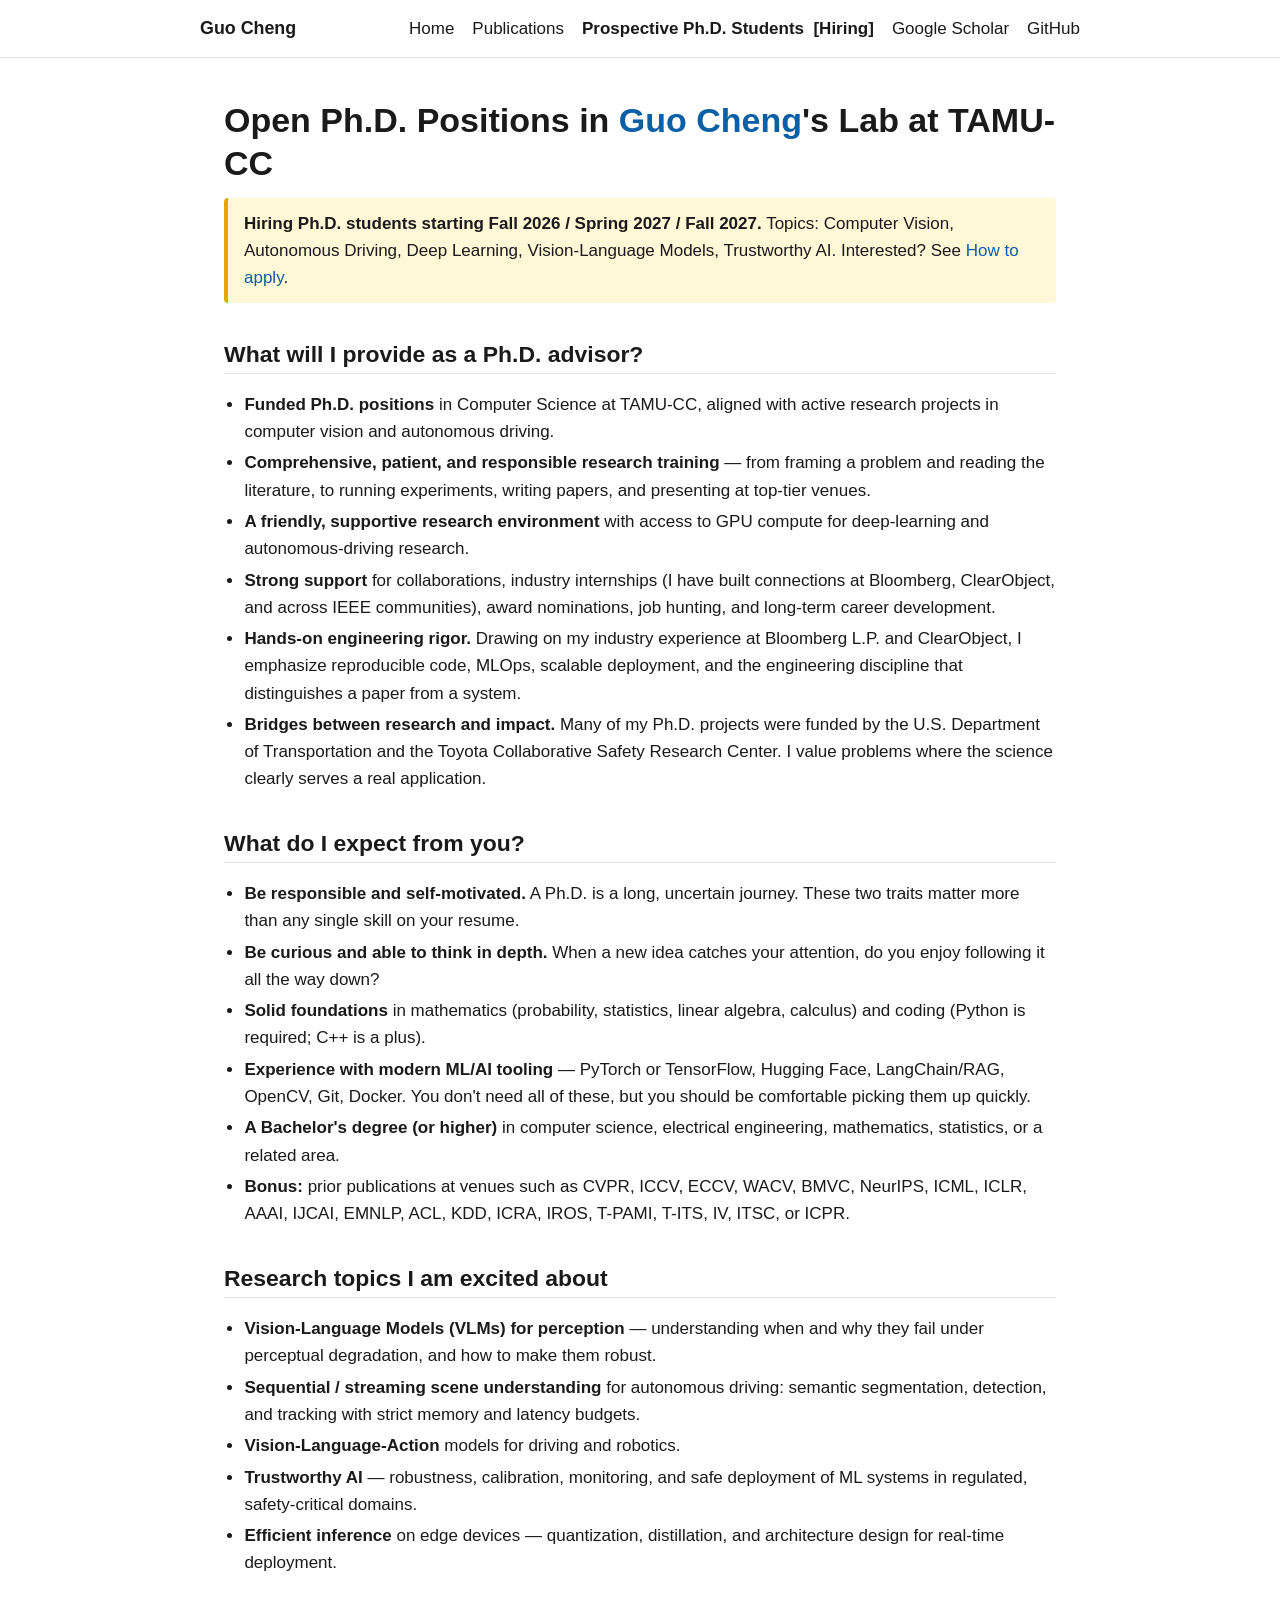
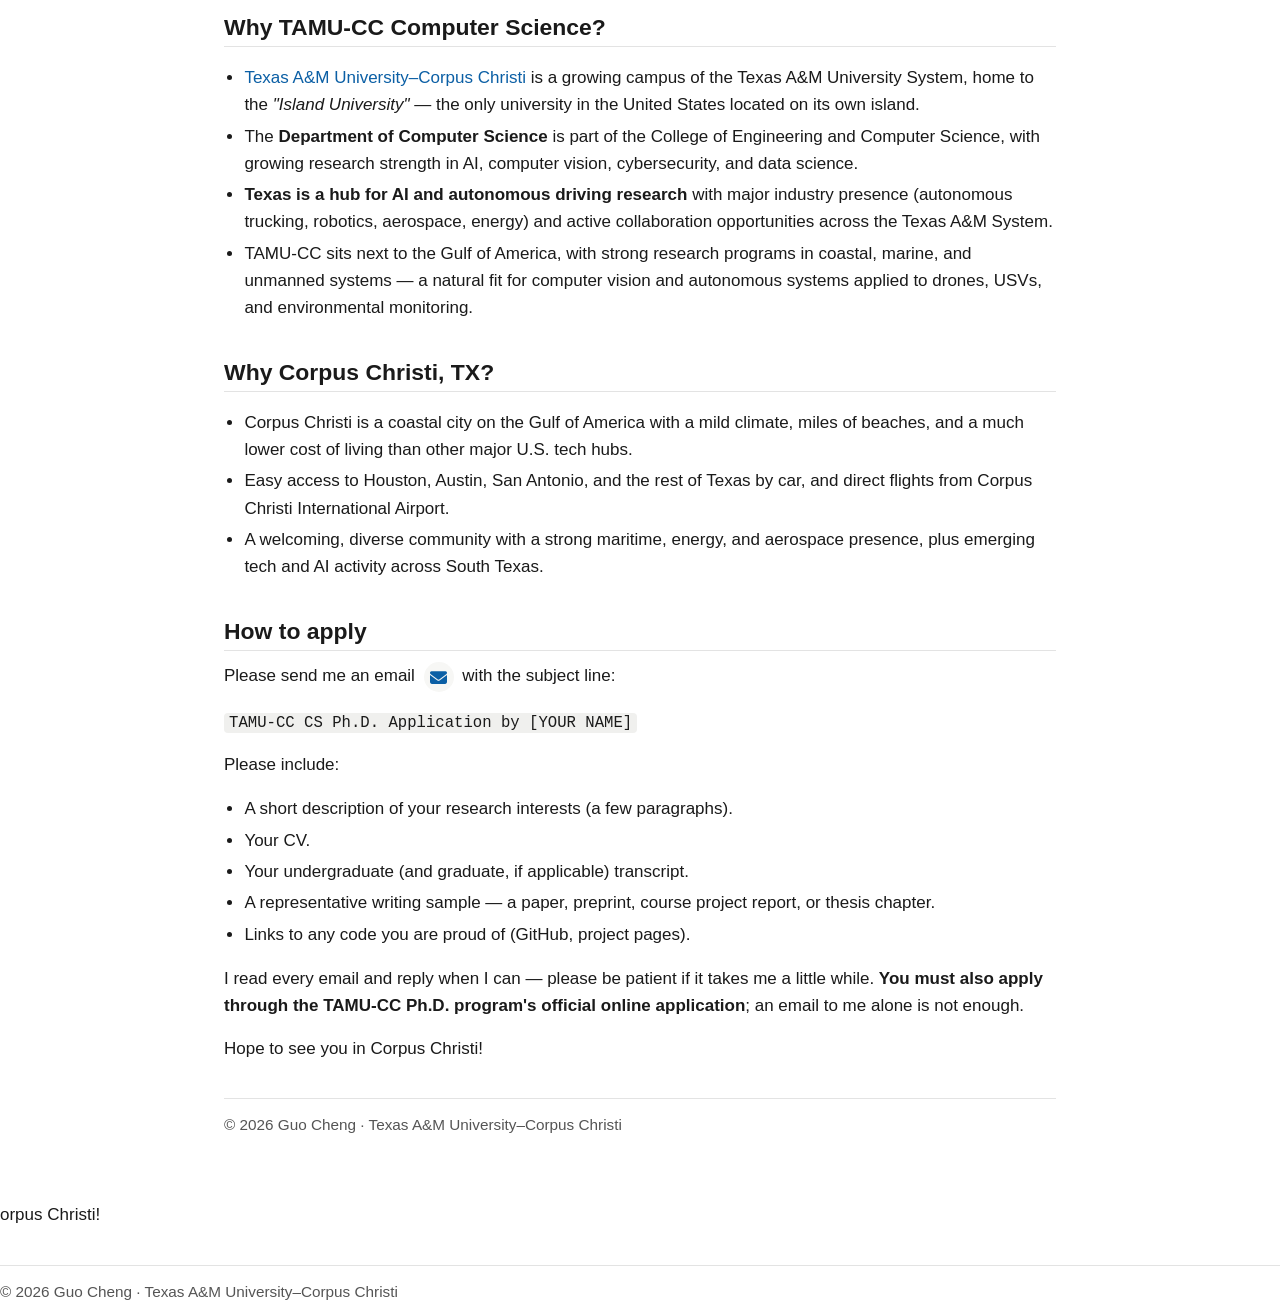
==== hiring.html @ 6de994d4 "Profile icons, simplified role, Teaching list, Fall 2027, Gulf of America, email icon" ====
<!doctype html>
<html lang="en">
<head>
  <meta charset="utf-8">
  <meta name="viewport" content="width=device-width, initial-scale=1">
  <title>Open Ph.D. Positions in Guo Cheng's Lab &mdash; TAMU-CC</title>
  <meta name="description" content="Open Ph.D. positions in Guo Cheng's lab at Texas A&M University-Corpus Christi. Computer Vision, Autonomous Driving, Deep Learning.">
  <link rel="stylesheet" href="assets/style.css">
  <link rel="stylesheet" href="https://cdnjs.cloudflare.com/ajax/libs/font-awesome/6.5.1/css/all.min.css">
</head>
<body>

<nav class="topnav">
  <div class="inner">
    <span class="brand">Guo Cheng</span>
    <div class="links">
      <a href="index.html">Home</a>
      <a href="publications.html">Publications</a>
      <a href="hiring.html"><strong>Prospective Ph.D. Students &nbsp;[Hiring]</strong></a>
      <a href="https://scholar.google.com/citations?user=oC_HjTEAAAAJ&hl=en">Google Scholar</a>
      <a href="https://github.com/DrGuoCheng">GitHub</a>
    </div>
  </div>
</nav>

<main class="wrap">

  <h1>Open Ph.D. Positions in <a href="index.html">Guo Cheng</a>'s Lab at TAMU-CC</h1>

  <p style="padding:12px 16px; background:#fff7d6; border-left:4px solid #e0a800; border-radius:4px;">
    <strong>Hiring Ph.D. students starting Fall 2026 / Spring 2027 / Fall 2027.</strong>
    Topics: Computer Vision, Autonomous Driving, Deep Learning, Vision-Language Models,
    Trustworthy AI. Interested? See <a href="#apply">How to apply</a>.
  </p>

  <h2>What will I provide as a Ph.D. advisor?</h2>
  <ul>
    <li><strong>Funded Ph.D. positions</strong> in Computer Science at TAMU-CC, aligned with
        active research projects in computer vision and autonomous driving.</li>
    <li><strong>Comprehensive, patient, and responsible research training</strong> &mdash; from
        framing a problem and reading the literature, to running experiments, writing papers,
        and presenting at top-tier venues.</li>
    <li><strong>A friendly, supportive research environment</strong> with access to GPU compute
        for deep-learning and autonomous-driving research.</li>
    <li><strong>Strong support</strong> for collaborations, industry internships (I have built
        connections at Bloomberg, ClearObject, and across IEEE communities), award nominations,
        job hunting, and long-term career development.</li>
    <li><strong>Hands-on engineering rigor.</strong> Drawing on my industry experience at
        Bloomberg L.P. and ClearObject, I emphasize reproducible code, MLOps, scalable
        deployment, and the engineering discipline that distinguishes a paper from a system.</li>
    <li><strong>Bridges between research and impact.</strong> Many of my Ph.D. projects were
        funded by the U.S. Department of Transportation and the Toyota Collaborative Safety
        Research Center. I value problems where the science clearly serves a real application.</li>
  </ul>

  <h2>What do I expect from you?</h2>
  <ul>
    <li><strong>Be responsible and self-motivated.</strong> A Ph.D. is a long, uncertain journey.
        These two traits matter more than any single skill on your resume.</li>
    <li><strong>Be curious and able to think in depth.</strong> When a new idea catches your
        attention, do you enjoy following it all the way down?</li>
    <li><strong>Solid foundations</strong> in mathematics (probability, statistics, linear
        algebra, calculus) and coding (Python is required; C++ is a plus).</li>
    <li><strong>Experience with modern ML/AI tooling</strong> &mdash; PyTorch or TensorFlow,
        Hugging Face, LangChain/RAG, OpenCV, Git, Docker. You don't need all of these, but you
        should be comfortable picking them up quickly.</li>
    <li><strong>A Bachelor's degree (or higher)</strong> in computer science, electrical
        engineering, mathematics, statistics, or a related area.</li>
    <li><strong>Bonus:</strong> prior publications at venues such as CVPR, ICCV, ECCV, WACV,
        BMVC, NeurIPS, ICML, ICLR, AAAI, IJCAI, EMNLP, ACL, KDD, ICRA, IROS, T-PAMI, T-ITS,
        IV, ITSC, or ICPR.</li>
  </ul>

  <h2>Research topics I am excited about</h2>
  <ul>
    <li><strong>Vision-Language Models (VLMs) for perception</strong> &mdash; understanding
        when and why they fail under perceptual degradation, and how to make them robust.</li>
    <li><strong>Sequential / streaming scene understanding</strong> for autonomous driving:
        semantic segmentation, detection, and tracking with strict memory and latency budgets.</li>
    <li><strong>Vision-Language-Action</strong> models for driving and robotics.</li>
    <li><strong>Trustworthy AI</strong> &mdash; robustness, calibration, monitoring, and safe
        deployment of ML systems in regulated, safety-critical domains.</li>
    <li><strong>Efficient inference</strong> on edge devices &mdash; quantization, distillation,
        and architecture design for real-time deployment.</li>
  </ul>

  <h2>Why TAMU-CC Computer Science?</h2>
  <ul>
    <li><a href="https://www.tamucc.edu/">Texas A&amp;M University&ndash;Corpus Christi</a>
        is a growing campus of the Texas A&amp;M University System, home to the
        <em>"Island University"</em> &mdash; the only university in the United States located
        on its own island.</li>
    <li>The <strong>Department of Computer Science</strong> is part of the College of
        Engineering and Computer Science, with growing research strength in AI, computer
        vision, cybersecurity, and data science.</li>
    <li><strong>Texas is a hub for AI and autonomous driving research</strong> with major
        industry presence (autonomous trucking, robotics, aerospace, energy) and active
        collaboration opportunities across the Texas A&amp;M System.</li>
    <li>TAMU-CC sits next to the Gulf of America, with strong research programs in coastal,
        marine, and unmanned systems &mdash; a natural fit for computer vision and autonomous
        systems applied to drones, USVs, and environmental monitoring.</li>
  </ul>

  <h2>Why Corpus Christi, TX?</h2>
  <ul>
    <li>Corpus Christi is a coastal city on the Gulf of America with a mild climate, miles of
        beaches, and a much lower cost of living than other major U.S. tech hubs.</li>
    <li>Easy access to Houston, Austin, San Antonio, and the rest of Texas by car, and direct
        flights from Corpus Christi International Airport.</li>
    <li>A welcoming, diverse community with a strong maritime, energy, and aerospace presence,
        plus emerging tech and AI activity across South Texas.</li>
  </ul>

  <h2 id="apply">How to apply</h2>
  <p>
    Please send me an email
    <a href="mailto:cheng340@purdue.edu" class="email-icon" title="Email" aria-label="Email">
      <i class="fa-solid fa-envelope"></i>
    </a>
    with the subject line:
  </p>
  <p><code>TAMU-CC CS Ph.D. Application by [YOUR NAME]</code></p>
  <p>Please include:</p>
  <ul>
    <li>A short description of your research interests (a few paragraphs).</li>
    <li>Your CV.</li>
    <li>Your undergraduate (and graduate, if applicable) transcript.</li>
    <li>A representative writing sample &mdash; a paper, preprint, course project report, or
        thesis chapter.</li>
    <li>Links to any code you are proud of (GitHub, project pages).</li>
  </ul>
  <p>
    I read every email and reply when I can &mdash; please be patient if it takes me a little
    while. <strong>You must also apply through the TAMU-CC Ph.D. program's official online
    application</strong>; an email to me alone is not enough.
  </p>

  <p>Hope to see you in Corpus Christi!</p>

  <footer class="foot">
    &copy; <span id="year">2026</span> Guo Cheng &middot; Texas A&amp;M University&ndash;Corpus Christi
  </footer>
  <script>document.getElementById('year').textContent = new Date().getFullYear();</script>
</main>

</body>
</html>
orpus Christi!</p>

  <footer class="foot">
    &copy; <span id="year">2026</span> Guo Cheng &middot; Texas A&amp;M University&ndash;Corpus Christi
  </footer>
  <script>document.getElementById('year').textContent = new Date().getFullYear();</script>
</main>

</body>
</html>
---- assets/style.css ----
/* ------- Academic clean style, inspired by chong-l.github.io ------- */

:root {
  --text: #1a1a1a;
  --muted: #555;
  --link: #0b5fa5;
  --link-hover: #c0392b;
  --rule: #e3e3e3;
  --bg: #ffffff;
  --accent-bg: #f7f7f5;
}

* { box-sizing: border-box; }

html, body {
  margin: 0;
  padding: 0;
  background: var(--bg);
  color: var(--text);
  font-family: "Lato", "Helvetica Neue", Helvetica, Arial, sans-serif;
  font-size: 17px;
  line-height: 1.6;
  -webkit-font-smoothing: antialiased;
}

a {
  color: var(--link);
  text-decoration: none;
}
a:hover { color: var(--link-hover); text-decoration: underline; }

.wrap {
  max-width: 880px;
  margin: 0 auto;
  padding: 28px 24px 64px;
}

/* ------- Top navigation ------- */
nav.topnav {
  border-bottom: 1px solid var(--rule);
  padding: 14px 24px;
  background: var(--bg);
}
nav.topnav .inner {
  max-width: 880px;
  margin: 0 auto;
  display: flex;
  flex-wrap: wrap;
  align-items: center;
  gap: 18px;
}
nav.topnav .brand {
  font-weight: 700;
  font-size: 1.05rem;
  color: var(--text);
}
nav.topnav .links { margin-left: auto; display: flex; gap: 18px; flex-wrap: wrap; }
nav.topnav a { color: var(--text); }
nav.topnav a:hover { color: var(--link-hover); }

/* ------- Headings ------- */
h1, h2, h3 { font-weight: 700; line-height: 1.25; }
h1 {
  font-size: 2.0rem;
  margin: 0.4em 0 0.4em;
}
h2 {
  font-size: 1.35rem;
  margin: 1.6em 0 0.5em;
  padding-bottom: 4px;
  border-bottom: 1px solid var(--rule);
}
h3 { font-size: 1.1rem; margin: 1.2em 0 0.4em; }

/* ------- Profile header ------- */
.profile {
  display: flex;
  gap: 24px;
  align-items: flex-start;
  margin-bottom: 8px;
}
.profile .photo {
  width: 320px;
  flex: 0 0 320px;
  max-width: 100%;
}

/* Icon row under the profile photo */
.profile-icons {
  display: flex;
  gap: 18px;
  justify-content: center;
  margin-top: 14px;
  font-size: 1.5rem;
}
.profile-icons a {
  color: var(--muted);
  transition: color 0.18s ease;
  display: inline-flex;
  align-items: center;
  justify-content: center;
  width: 38px;
  height: 38px;
  border-radius: 50%;
}
.profile-icons a:hover {
  color: #fff;
  background: var(--link);
  text-decoration: none;
}

/* Inline email icon (used on hiring page) */
.email-icon {
  display: inline-flex;
  align-items: center;
  justify-content: center;
  width: 30px;
  height: 30px;
  border-radius: 50%;
  background: var(--accent-bg);
  color: var(--link);
  vertical-align: middle;
  margin: 0 4px;
  text-decoration: none;
}
.email-icon:hover {
  background: var(--link);
  color: #fff;
  text-decoration: none;
}
.profile .photo img {
  width: 100%;
  border-radius: 6px;
  border: 1px solid var(--rule);
}
.profile .info { flex: 1; min-width: 0; }
.profile .info .role {
  color: var(--muted);
  margin-top: -4px;
  margin-bottom: 8px;
}
.profile .contacts {
  margin-top: 8px;
  font-size: 0.95rem;
  color: var(--muted);
}
.profile .contacts a { color: var(--link); }

@media (max-width: 640px) {
  .profile { flex-direction: column; }
  .profile .photo { width: 100%; flex-basis: auto; max-width: 400px; }
}

/* ------- Lists & content ------- */
p { margin: 0.6em 0 0.9em; }
ul { padding-left: 1.2em; }
li { margin: 0.25em 0; }

/* News list with dated entries */
.news ul { list-style: none; padding-left: 0; }
.news li {
  display: grid;
  grid-template-columns: 110px 1fr;
  gap: 12px;
  padding: 6px 0;
  border-bottom: 1px dashed var(--rule);
}
.news li .date { color: var(--muted); font-variant-numeric: tabular-nums; }
@media (max-width: 540px) {
  .news li { grid-template-columns: 1fr; }
  .news li .date { font-size: 0.9rem; }
}

/* Publication entries */
.pub-list { list-style: none; padding-left: 0; }
.pub-list li {
  display: grid;
  grid-template-columns: 60px 60px 1fr;
  gap: 10px;
  padding: 10px 0;
  border-bottom: 1px solid var(--rule);
  align-items: baseline;
}
.pub-list li .year { color: var(--muted); font-variant-numeric: tabular-nums; }
.pub-list li .tag {
  color: var(--muted);
  font-family: "JetBrains Mono", Menlo, Consolas, monospace;
  font-size: 0.9rem;
}
.pub-list li .title { font-style: italic; }
.pub-list li .me { font-weight: 700; }
@media (max-width: 640px) {
  .pub-list li { grid-template-columns: 50px 50px 1fr; }
}

/* Highlighted project cards */
.projects {
  display: grid;
  grid-template-columns: repeat(auto-fit, minmax(260px, 1fr));
  gap: 16px;
  margin-top: 10px;
}
.project {
  border: 1px solid var(--rule);
  border-radius: 8px;
  padding: 14px 16px;
  background: var(--accent-bg);
}
.project h3 { margin-top: 0; }
.project p { margin: 0.3em 0 0.5em; color: var(--text); }
.project .tags { font-size: 0.85rem; color: var(--muted); }

/* Misc */
hr { border: 0; border-top: 1px solid var(--rule); margin: 28px 0; }
footer.foot {
  margin-top: 36px;
  padding-top: 14px;
  border-top: 1px solid var(--rule);
  color: var(--muted);
  font-size: 0.9rem;
}
img.hero {
  width: 100%;
  border-radius: 6px;
  border: 1px solid var(--rule);
  margin: 6px 0 4px;
}
.caption { color: var(--muted); font-size: 0.9rem; margin-top: -2px; }

code, kbd {
  font-family: "JetBrains Mono", Menlo, Consolas, monospace;
  font-size: 0.92em;
  background: #f0f0ee;
  padding: 1px 5px;
  border-radius: 4px;
}
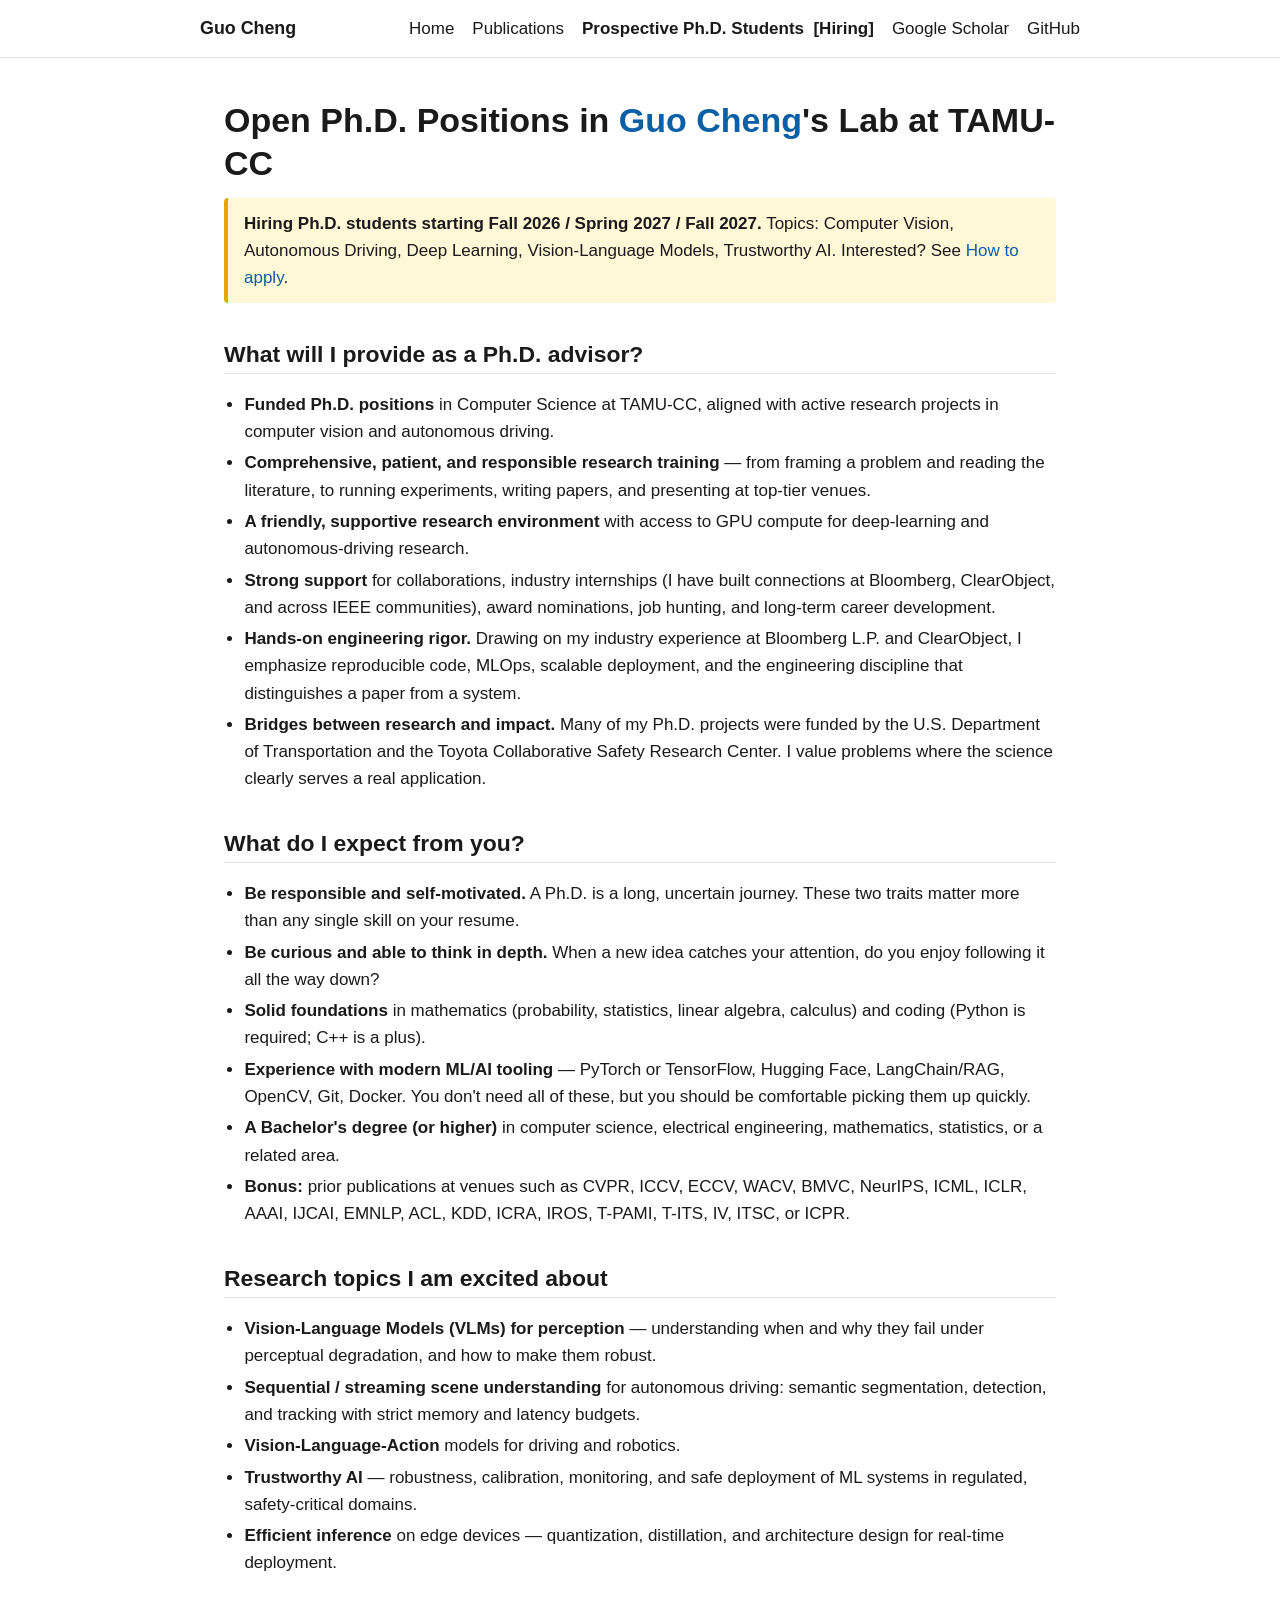
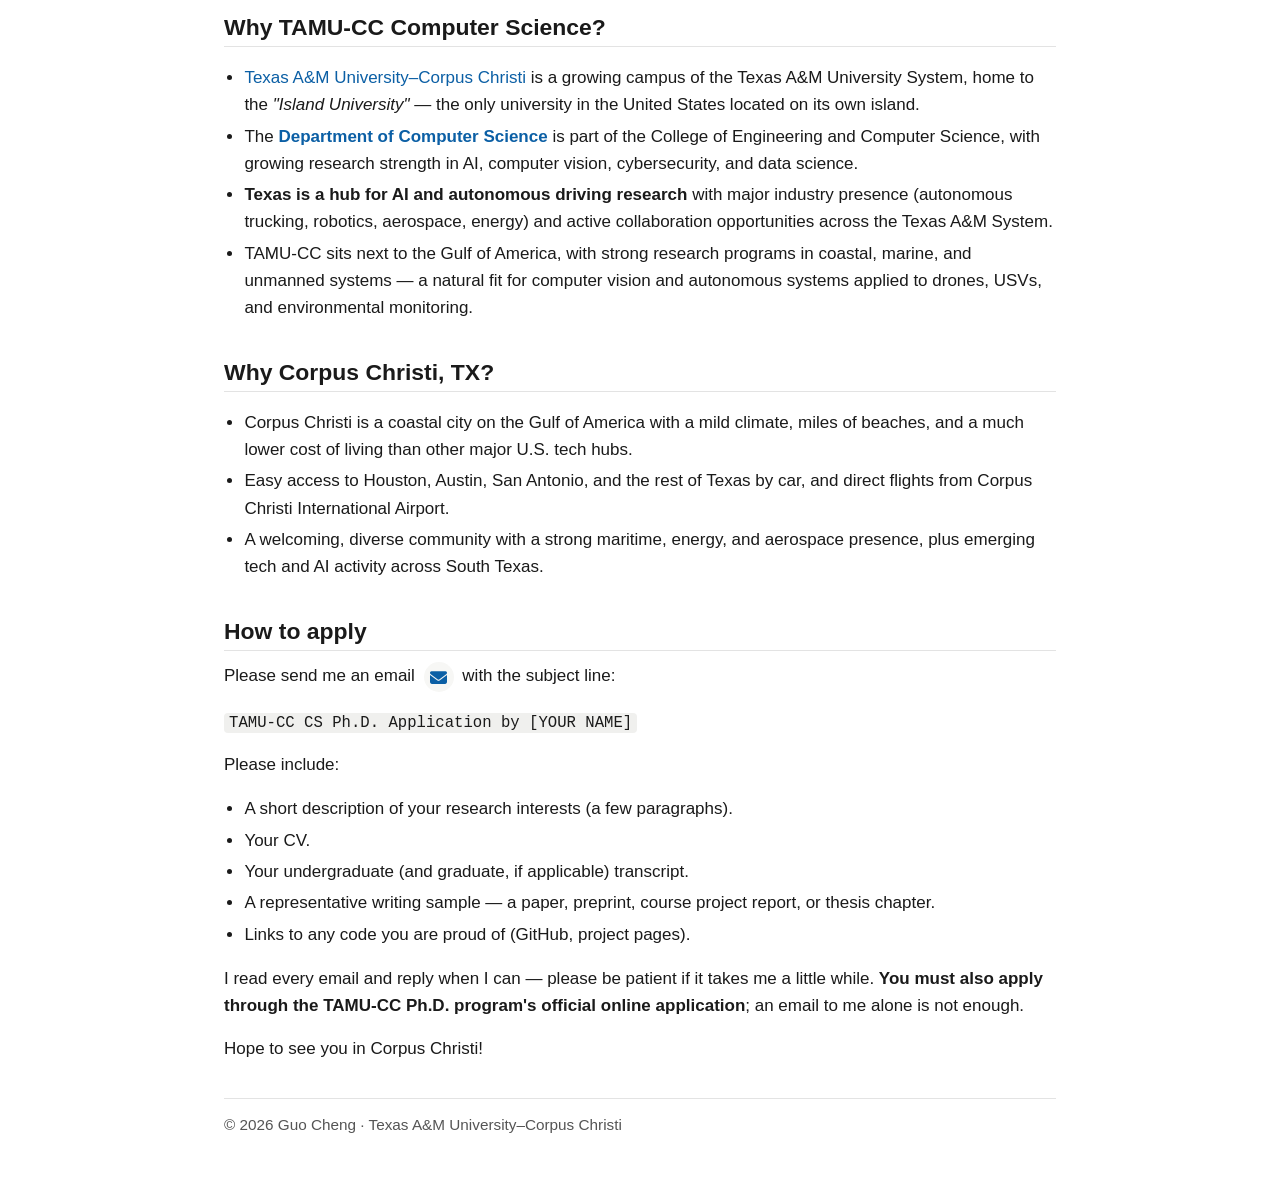
==== commit 61e9adad: "Link CS dept in Why section; reveal email on hover/click on hiring page" ====
--- a/hiring.html
+++ b/hiring.html
@@ -90,7 +90,7 @@
         is a growing campus of the Texas A&amp;M University System, home to the
         <em>"Island University"</em> &mdash; the only university in the United States located
         on its own island.</li>
-    <li>The <strong>Department of Computer Science</strong> is part of the College of
+    <li>The <strong><a href="https://www.tamucc.edu/engineering/departments/computer-science/">Department of Computer Science</a></strong> is part of the College of
         Engineering and Computer Science, with growing research strength in AI, computer
         vision, cybersecurity, and data science.</li>
     <li><strong>Texas is a hub for AI and autonomous driving research</strong> with major
@@ -114,7 +114,7 @@
   <h2 id="apply">How to apply</h2>
   <p>
     Please send me an email
-    <a href="mailto:cheng340@purdue.edu" class="email-icon" title="Email" aria-label="Email">
+    <a href="mailto:cheng340@purdue.edu" class="email-icon" title="cheng340@purdue.edu" aria-label="Email" id="email-link" data-email="cheng340@purdue.edu">
       <i class="fa-solid fa-envelope"></i>
     </a>
     with the subject line:
@@ -140,17 +140,36 @@
   <footer class="foot">
     &copy; <span id="year">2026</span> Guo Cheng &middot; Texas A&amp;M University&ndash;Corpus Christi
   </footer>
-  <script>document.getElementById('year').textContent = new Date().getFullYear();</script>
-</main>
+  <script>
+    document.getElementById('year').textContent = new Date().getFullYear();
 
-</body>
-</html>
-orpus Christi!</p>
-
-  <footer class="foot">
-    &copy; <span id="year">2026</span> Guo Cheng &middot; Texas A&amp;M University&ndash;Corpus Christi
-  </footer>
-  <script>document.getElementById('year').textContent = new Date().getFullYear();</script>
+    // Email icon: show address as toast + copy to clipboard on click.
+    (function () {
+      var link = document.getElementById('email-link');
+      if (!link) return;
+      link.addEventListener('click', function (e) {
+        var email = link.dataset.email || 'cheng340@purdue.edu';
+        if (navigator.clipboard && navigator.clipboard.writeText) {
+          navigator.clipboard.writeText(email).catch(function(){});
+        }
+        var toast = document.createElement('div');
+        toast.textContent = email + '  (copied to clipboard)';
+        toast.setAttribute('role', 'status');
+        toast.style.cssText =
+          'position:fixed; bottom:32px; left:50%; transform:translateX(-50%);' +
+          'background:#222; color:#fff; padding:12px 20px; border-radius:8px;' +
+          'font-size:15px; font-family:Lato,Helvetica,Arial,sans-serif;' +
+          'box-shadow:0 6px 20px rgba(0,0,0,0.25); z-index:9999;' +
+          'opacity:0; transition:opacity 0.2s ease;';
+        document.body.appendChild(toast);
+        requestAnimationFrame(function(){ toast.style.opacity = '1'; });
+        setTimeout(function () {
+          toast.style.opacity = '0';
+          setTimeout(function(){ toast.remove(); }, 250);
+        }, 2500);
+      });
+    })();
+  </script>
 </main>
 
 </body>
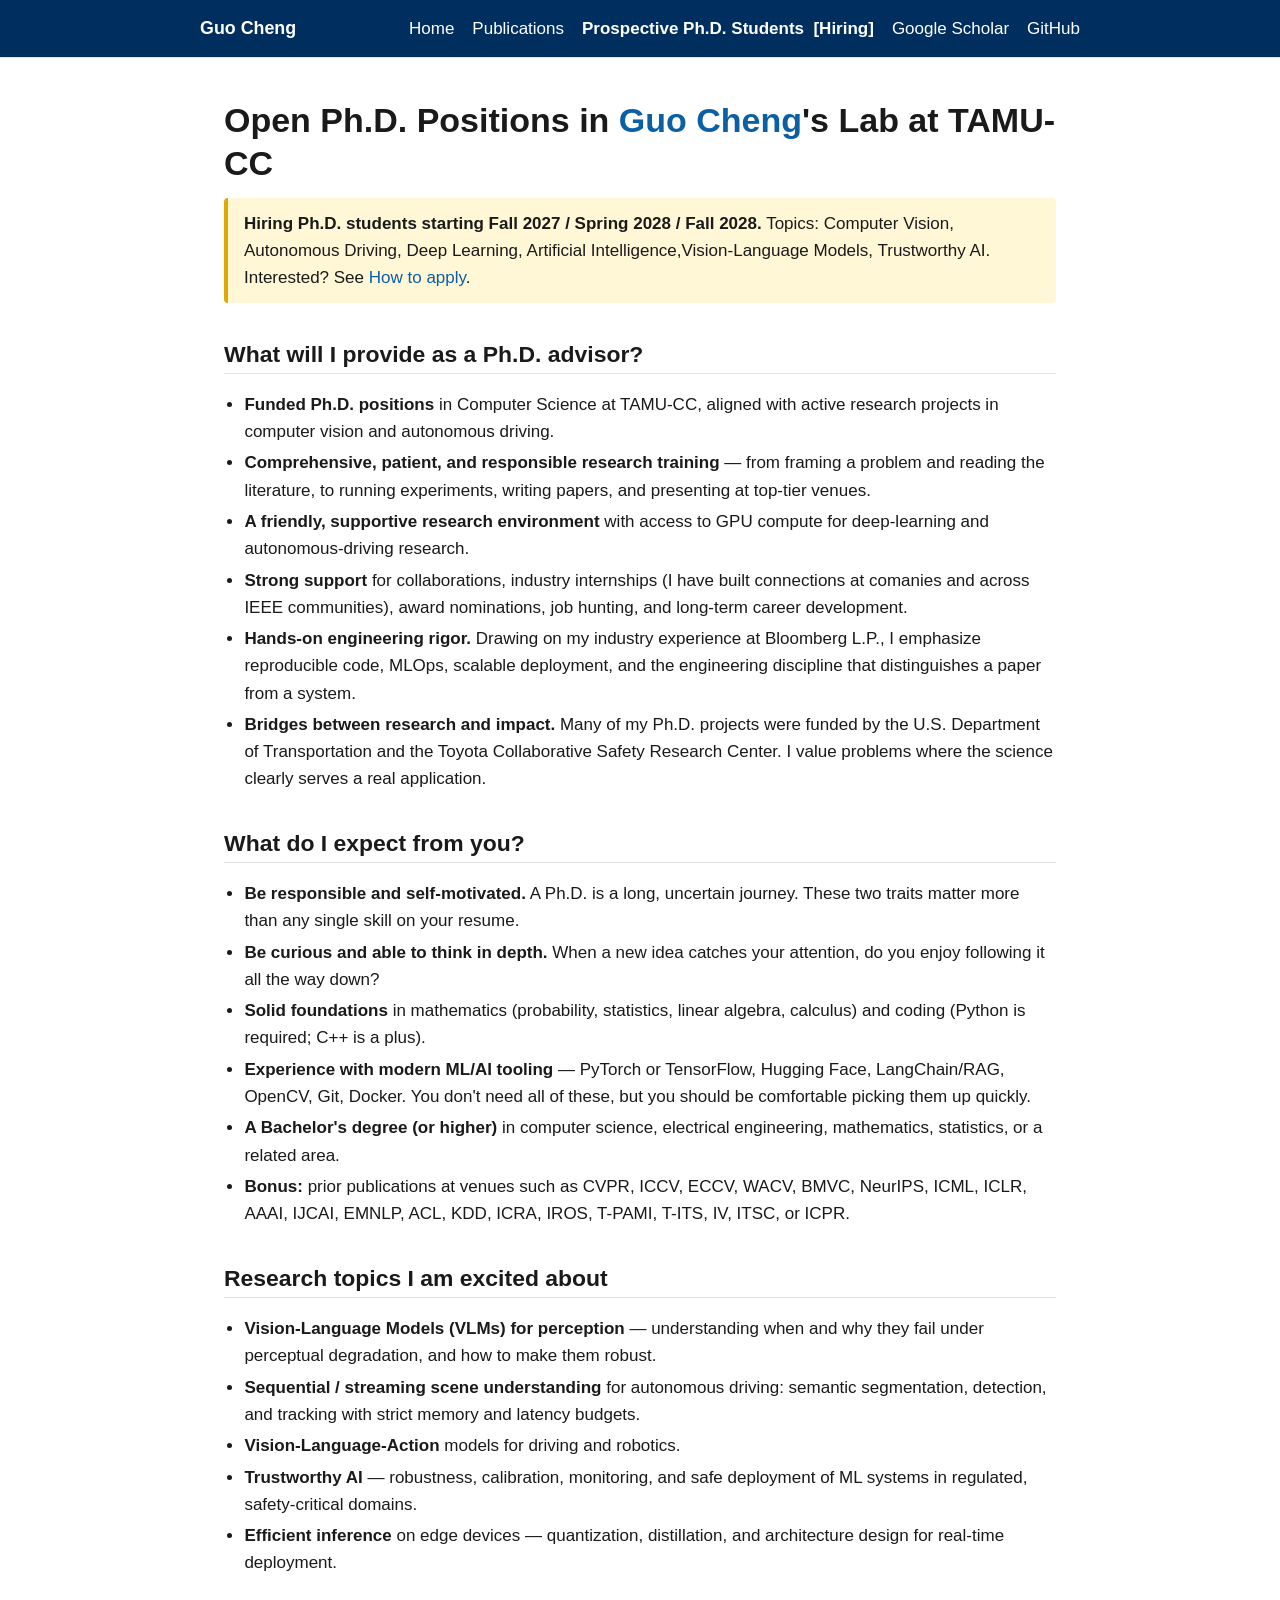
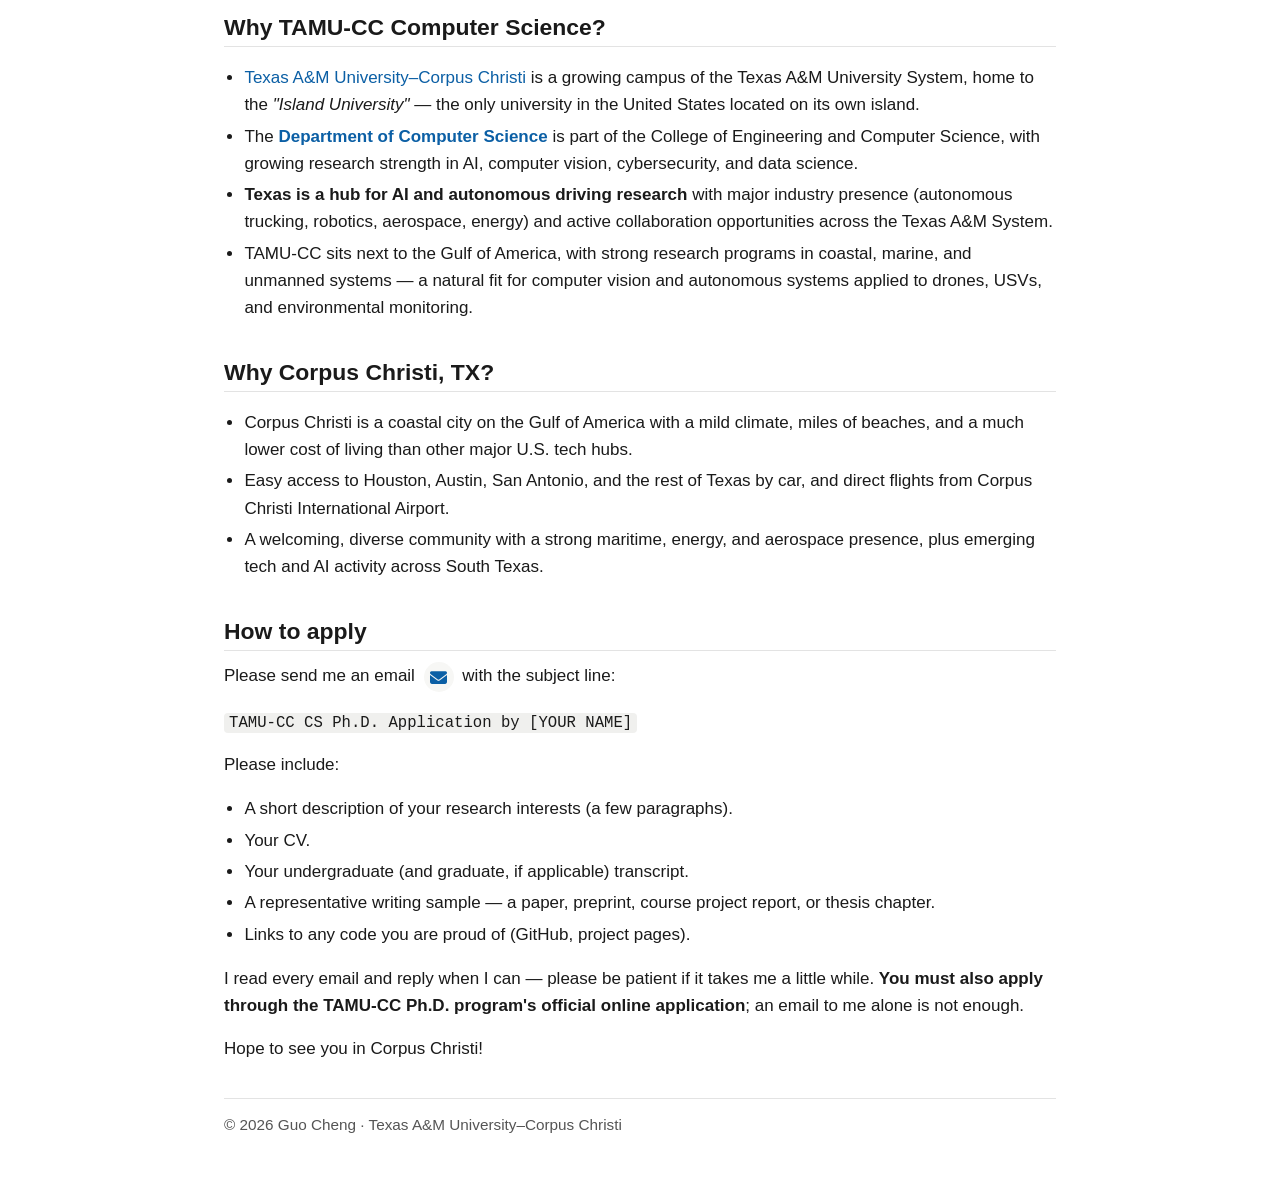
==== commit 6ad92b4b: "Update PhD recruitment date" ====
--- a/hiring.html
+++ b/hiring.html
@@ -28,8 +28,8 @@
   <h1>Open Ph.D. Positions in <a href="index.html">Guo Cheng</a>'s Lab at TAMU-CC</h1>
 
   <p style="padding:12px 16px; background:#fff7d6; border-left:4px solid #e0a800; border-radius:4px;">
-    <strong>Hiring Ph.D. students starting Fall 2026 / Spring 2027 / Fall 2027.</strong>
-    Topics: Computer Vision, Autonomous Driving, Deep Learning, Vision-Language Models,
+    <strong>Hiring Ph.D. students starting Fall 2027 / Spring 2028 / Fall 2028.</strong>
+    Topics: Computer Vision, Autonomous Driving, Deep Learning, Artificial Intelligence,Vision-Language Models,
     Trustworthy AI. Interested? See <a href="#apply">How to apply</a>.
   </p>
 
@@ -43,10 +43,10 @@
     <li><strong>A friendly, supportive research environment</strong> with access to GPU compute
         for deep-learning and autonomous-driving research.</li>
     <li><strong>Strong support</strong> for collaborations, industry internships (I have built
-        connections at Bloomberg, ClearObject, and across IEEE communities), award nominations,
+        connections at comanies and across IEEE communities), award nominations,
         job hunting, and long-term career development.</li>
     <li><strong>Hands-on engineering rigor.</strong> Drawing on my industry experience at
-        Bloomberg L.P. and ClearObject, I emphasize reproducible code, MLOps, scalable
+        Bloomberg L.P., I emphasize reproducible code, MLOps, scalable
         deployment, and the engineering discipline that distinguishes a paper from a system.</li>
     <li><strong>Bridges between research and impact.</strong> Many of my Ph.D. projects were
         funded by the U.S. Department of Transportation and the Toyota Collaborative Safety
--- a/assets/style.css
+++ b/assets/style.css
@@ -39,7 +39,7 @@
 nav.topnav {
   border-bottom: 1px solid var(--rule);
   padding: 14px 24px;
-  background: var(--bg);
+  background: #002F5F; /* TAMU-CC Islander Blue */
 }
 nav.topnav .inner {
   max-width: 880px;
@@ -52,11 +52,11 @@
 nav.topnav .brand {
   font-weight: 700;
   font-size: 1.05rem;
-  color: var(--text);
+  color: #ffffff;
 }
 nav.topnav .links { margin-left: auto; display: flex; gap: 18px; flex-wrap: wrap; }
-nav.topnav a { color: var(--text); }
-nav.topnav a:hover { color: var(--link-hover); }
+nav.topnav a { color: #ffffff; }
+nav.topnav a:hover { color: #82B5DD; text-decoration: none; } /* TAMU-CC Tarpon Sky */
 
 /* ------- Headings ------- */
 h1, h2, h3 { font-weight: 700; line-height: 1.25; }
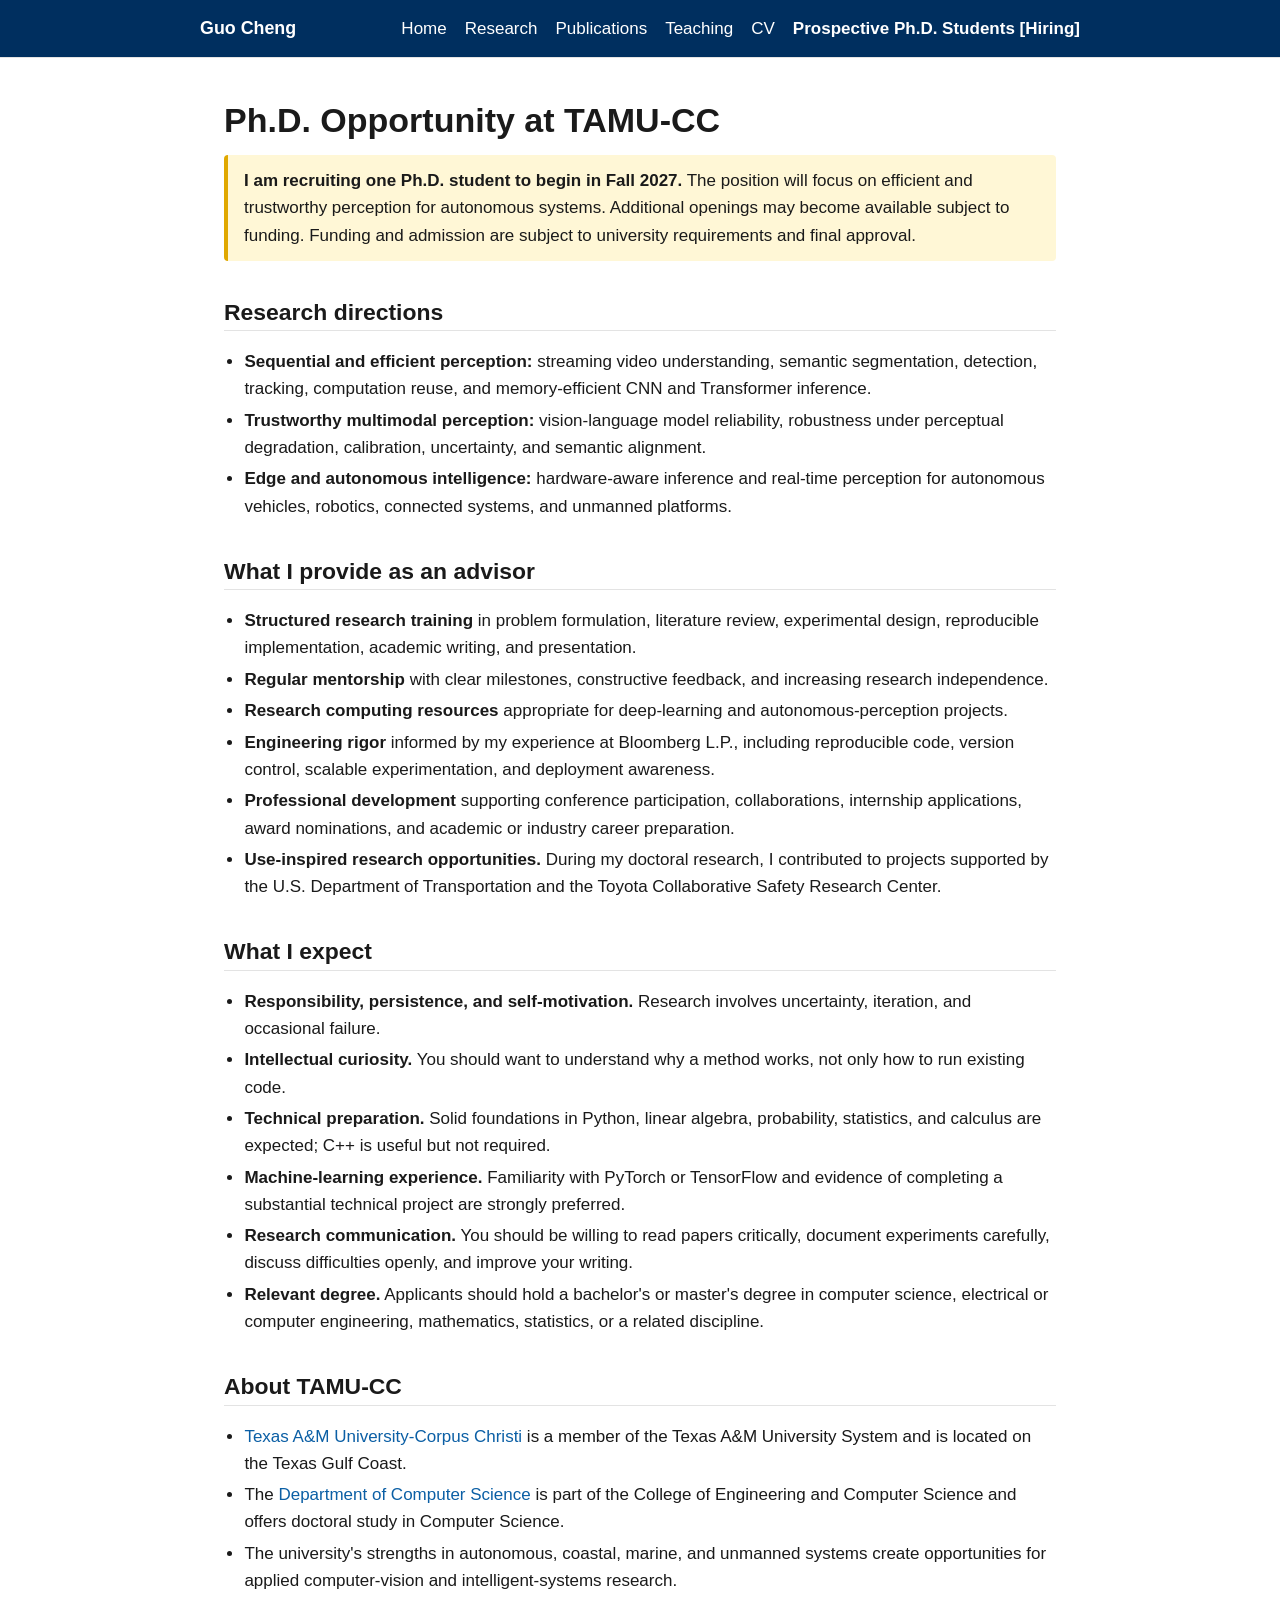
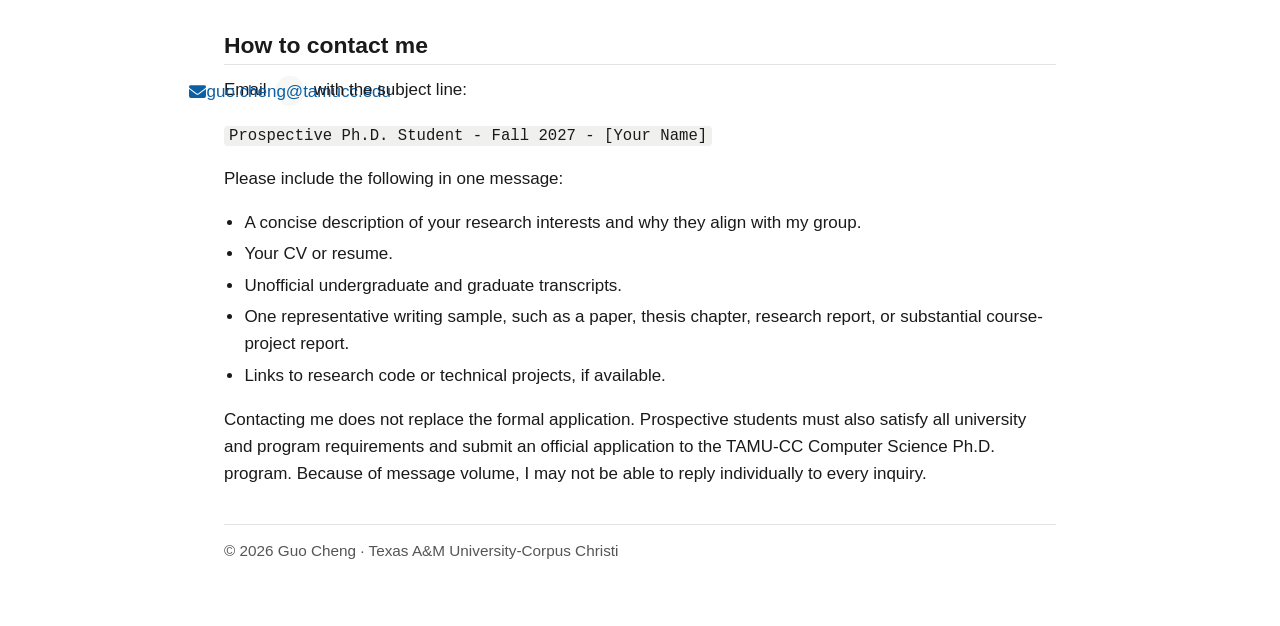
==== commit 1c28c49f: "complete update" ====
--- a/hiring.html
+++ b/hiring.html
@@ -3,8 +3,8 @@
 <head>
   <meta charset="utf-8">
   <meta name="viewport" content="width=device-width, initial-scale=1">
-  <title>Open Ph.D. Positions in Guo Cheng's Lab &mdash; TAMU-CC</title>
-  <meta name="description" content="Open Ph.D. positions in Guo Cheng's lab at Texas A&M University-Corpus Christi. Computer Vision, Autonomous Driving, Deep Learning.">
+  <title>Ph.D. Opportunity | Guo Cheng | TAMU-CC</title>
+  <meta name="description" content="Fall 2027 Ph.D. opportunity with Guo Cheng at Texas A&M University-Corpus Christi in efficient and trustworthy perception for autonomous systems.">
   <link rel="stylesheet" href="assets/style.css">
   <link rel="stylesheet" href="https://cdnjs.cloudflare.com/ajax/libs/font-awesome/6.5.1/css/all.min.css">
 </head>
@@ -15,162 +15,113 @@
     <span class="brand">Guo Cheng</span>
     <div class="links">
       <a href="index.html">Home</a>
+      <a href="index.html#research">Research</a>
       <a href="publications.html">Publications</a>
-      <a href="hiring.html"><strong>Prospective Ph.D. Students &nbsp;[Hiring]</strong></a>
-      <a href="https://scholar.google.com/citations?user=oC_HjTEAAAAJ&hl=en">Google Scholar</a>
-      <a href="https://github.com/DrGuoCheng">GitHub</a>
+      <a href="index.html#teaching">Teaching</a>
+      <a href="CV_GCheng.pdf">CV</a>
+      <a href="hiring.html"><strong>Prospective Ph.D. Students [Hiring]</strong></a>
     </div>
   </div>
 </nav>
 
 <main class="wrap">
-
-  <h1>Open Ph.D. Positions in <a href="index.html">Guo Cheng</a>'s Lab at TAMU-CC</h1>
+  <h1>Ph.D. Opportunity at TAMU-CC</h1>
 
   <p style="padding:12px 16px; background:#fff7d6; border-left:4px solid #e0a800; border-radius:4px;">
-    <strong>Hiring Ph.D. students starting Fall 2027 / Spring 2028 / Fall 2028.</strong>
-    Topics: Computer Vision, Autonomous Driving, Deep Learning, Artificial Intelligence,Vision-Language Models,
-    Trustworthy AI. Interested? See <a href="#apply">How to apply</a>.
+    <strong>I am recruiting one Ph.D. student to begin in Fall 2027.</strong>
+    The position will focus on efficient and trustworthy perception for autonomous systems.
+    Additional openings may become available subject to funding. Funding and admission are
+    subject to university requirements and final approval.
   </p>
 
-  <h2>What will I provide as a Ph.D. advisor?</h2>
+  <h2>Research directions</h2>
   <ul>
-    <li><strong>Funded Ph.D. positions</strong> in Computer Science at TAMU-CC, aligned with
-        active research projects in computer vision and autonomous driving.</li>
-    <li><strong>Comprehensive, patient, and responsible research training</strong> &mdash; from
-        framing a problem and reading the literature, to running experiments, writing papers,
-        and presenting at top-tier venues.</li>
-    <li><strong>A friendly, supportive research environment</strong> with access to GPU compute
-        for deep-learning and autonomous-driving research.</li>
-    <li><strong>Strong support</strong> for collaborations, industry internships (I have built
-        connections at comanies and across IEEE communities), award nominations,
-        job hunting, and long-term career development.</li>
-    <li><strong>Hands-on engineering rigor.</strong> Drawing on my industry experience at
-        Bloomberg L.P., I emphasize reproducible code, MLOps, scalable
-        deployment, and the engineering discipline that distinguishes a paper from a system.</li>
-    <li><strong>Bridges between research and impact.</strong> Many of my Ph.D. projects were
-        funded by the U.S. Department of Transportation and the Toyota Collaborative Safety
-        Research Center. I value problems where the science clearly serves a real application.</li>
+    <li><strong>Sequential and efficient perception:</strong> streaming video understanding,
+        semantic segmentation, detection, tracking, computation reuse, and memory-efficient
+        CNN and Transformer inference.</li>
+    <li><strong>Trustworthy multimodal perception:</strong> vision-language model reliability,
+        robustness under perceptual degradation, calibration, uncertainty, and semantic
+        alignment.</li>
+    <li><strong>Edge and autonomous intelligence:</strong> hardware-aware inference and
+        real-time perception for autonomous vehicles, robotics, connected systems, and
+        unmanned platforms.</li>
   </ul>
 
-  <h2>What do I expect from you?</h2>
+  <h2>What I provide as an advisor</h2>
   <ul>
-    <li><strong>Be responsible and self-motivated.</strong> A Ph.D. is a long, uncertain journey.
-        These two traits matter more than any single skill on your resume.</li>
-    <li><strong>Be curious and able to think in depth.</strong> When a new idea catches your
-        attention, do you enjoy following it all the way down?</li>
-    <li><strong>Solid foundations</strong> in mathematics (probability, statistics, linear
-        algebra, calculus) and coding (Python is required; C++ is a plus).</li>
-    <li><strong>Experience with modern ML/AI tooling</strong> &mdash; PyTorch or TensorFlow,
-        Hugging Face, LangChain/RAG, OpenCV, Git, Docker. You don't need all of these, but you
-        should be comfortable picking them up quickly.</li>
-    <li><strong>A Bachelor's degree (or higher)</strong> in computer science, electrical
-        engineering, mathematics, statistics, or a related area.</li>
-    <li><strong>Bonus:</strong> prior publications at venues such as CVPR, ICCV, ECCV, WACV,
-        BMVC, NeurIPS, ICML, ICLR, AAAI, IJCAI, EMNLP, ACL, KDD, ICRA, IROS, T-PAMI, T-ITS,
-        IV, ITSC, or ICPR.</li>
+    <li><strong>Structured research training</strong> in problem formulation, literature review,
+        experimental design, reproducible implementation, academic writing, and presentation.</li>
+    <li><strong>Regular mentorship</strong> with clear milestones, constructive feedback, and
+        increasing research independence.</li>
+    <li><strong>Research computing resources</strong> appropriate for deep-learning and
+        autonomous-perception projects.</li>
+    <li><strong>Engineering rigor</strong> informed by my experience at Bloomberg L.P., including
+        reproducible code, version control, scalable experimentation, and deployment awareness.</li>
+    <li><strong>Professional development</strong> supporting conference participation,
+        collaborations, internship applications, award nominations, and academic or industry
+        career preparation.</li>
+    <li><strong>Use-inspired research opportunities.</strong> During my doctoral research, I
+        contributed to projects supported by the U.S. Department of Transportation and the
+        Toyota Collaborative Safety Research Center.</li>
   </ul>
 
-  <h2>Research topics I am excited about</h2>
+  <h2>What I expect</h2>
   <ul>
-    <li><strong>Vision-Language Models (VLMs) for perception</strong> &mdash; understanding
-        when and why they fail under perceptual degradation, and how to make them robust.</li>
-    <li><strong>Sequential / streaming scene understanding</strong> for autonomous driving:
-        semantic segmentation, detection, and tracking with strict memory and latency budgets.</li>
-    <li><strong>Vision-Language-Action</strong> models for driving and robotics.</li>
-    <li><strong>Trustworthy AI</strong> &mdash; robustness, calibration, monitoring, and safe
-        deployment of ML systems in regulated, safety-critical domains.</li>
-    <li><strong>Efficient inference</strong> on edge devices &mdash; quantization, distillation,
-        and architecture design for real-time deployment.</li>
+    <li><strong>Responsibility, persistence, and self-motivation.</strong> Research involves
+        uncertainty, iteration, and occasional failure.</li>
+    <li><strong>Intellectual curiosity.</strong> You should want to understand why a method works,
+        not only how to run existing code.</li>
+    <li><strong>Technical preparation.</strong> Solid foundations in Python, linear algebra,
+        probability, statistics, and calculus are expected; C++ is useful but not required.</li>
+    <li><strong>Machine-learning experience.</strong> Familiarity with PyTorch or TensorFlow and
+        evidence of completing a substantial technical project are strongly preferred.</li>
+    <li><strong>Research communication.</strong> You should be willing to read papers critically,
+        document experiments carefully, discuss difficulties openly, and improve your writing.</li>
+    <li><strong>Relevant degree.</strong> Applicants should hold a bachelor's or master's degree
+        in computer science, electrical or computer engineering, mathematics, statistics, or a
+        related discipline.</li>
   </ul>
 
-  <h2>Why TAMU-CC Computer Science?</h2>
+  <h2>About TAMU-CC</h2>
   <ul>
-    <li><a href="https://www.tamucc.edu/">Texas A&amp;M University&ndash;Corpus Christi</a>
-        is a growing campus of the Texas A&amp;M University System, home to the
-        <em>"Island University"</em> &mdash; the only university in the United States located
-        on its own island.</li>
-    <li>The <strong><a href="https://www.tamucc.edu/engineering/departments/computer-science/">Department of Computer Science</a></strong> is part of the College of
-        Engineering and Computer Science, with growing research strength in AI, computer
-        vision, cybersecurity, and data science.</li>
-    <li><strong>Texas is a hub for AI and autonomous driving research</strong> with major
-        industry presence (autonomous trucking, robotics, aerospace, energy) and active
-        collaboration opportunities across the Texas A&amp;M System.</li>
-    <li>TAMU-CC sits next to the Gulf of America, with strong research programs in coastal,
-        marine, and unmanned systems &mdash; a natural fit for computer vision and autonomous
-        systems applied to drones, USVs, and environmental monitoring.</li>
+    <li><a href="https://www.tamucc.edu/">Texas A&amp;M University-Corpus Christi</a> is a member
+        of the Texas A&amp;M University System and is located on the Texas Gulf Coast.</li>
+    <li>The <a href="https://www.tamucc.edu/engineering/departments/computer-science/">Department
+        of Computer Science</a> is part of the College of Engineering and Computer Science and
+        offers doctoral study in Computer Science.</li>
+    <li>The university's strengths in autonomous, coastal, marine, and unmanned systems create
+        opportunities for applied computer-vision and intelligent-systems research.</li>
   </ul>
 
-  <h2>Why Corpus Christi, TX?</h2>
-  <ul>
-    <li>Corpus Christi is a coastal city on the Gulf of America with a mild climate, miles of
-        beaches, and a much lower cost of living than other major U.S. tech hubs.</li>
-    <li>Easy access to Houston, Austin, San Antonio, and the rest of Texas by car, and direct
-        flights from Corpus Christi International Airport.</li>
-    <li>A welcoming, diverse community with a strong maritime, energy, and aerospace presence,
-        plus emerging tech and AI activity across South Texas.</li>
-  </ul>
-
-  <h2 id="apply">How to apply</h2>
+  <h2 id="apply">How to contact me</h2>
   <p>
-    Please send me an email
-    <a href="mailto:cheng340@purdue.edu" class="email-icon" title="cheng340@purdue.edu" aria-label="Email" id="email-link" data-email="cheng340@purdue.edu">
-      <i class="fa-solid fa-envelope"></i>
+    Email
+    <a href="mailto:guo.cheng@tamucc.edu" class="email-icon" title="guo.cheng@tamucc.edu" aria-label="Email">
+      <i class="fa-solid fa-envelope"></i> guo.cheng@tamucc.edu
     </a>
     with the subject line:
   </p>
-  <p><code>TAMU-CC CS Ph.D. Application by [YOUR NAME]</code></p>
-  <p>Please include:</p>
+  <p><code>Prospective Ph.D. Student - Fall 2027 - [Your Name]</code></p>
+  <p>Please include the following in one message:</p>
   <ul>
-    <li>A short description of your research interests (a few paragraphs).</li>
-    <li>Your CV.</li>
-    <li>Your undergraduate (and graduate, if applicable) transcript.</li>
-    <li>A representative writing sample &mdash; a paper, preprint, course project report, or
-        thesis chapter.</li>
-    <li>Links to any code you are proud of (GitHub, project pages).</li>
+    <li>A concise description of your research interests and why they align with my group.</li>
+    <li>Your CV or resume.</li>
+    <li>Unofficial undergraduate and graduate transcripts.</li>
+    <li>One representative writing sample, such as a paper, thesis chapter, research report,
+        or substantial course-project report.</li>
+    <li>Links to research code or technical projects, if available.</li>
   </ul>
   <p>
-    I read every email and reply when I can &mdash; please be patient if it takes me a little
-    while. <strong>You must also apply through the TAMU-CC Ph.D. program's official online
-    application</strong>; an email to me alone is not enough.
+    Contacting me does not replace the formal application. Prospective students must also
+    satisfy all university and program requirements and submit an official application to the
+    TAMU-CC Computer Science Ph.D. program. Because of message volume, I may not be able to
+    reply individually to every inquiry.
   </p>
 
-  <p>Hope to see you in Corpus Christi!</p>
-
   <footer class="foot">
-    &copy; <span id="year">2026</span> Guo Cheng &middot; Texas A&amp;M University&ndash;Corpus Christi
+    &copy; <span id="year">2026</span> Guo Cheng &middot; Texas A&amp;M University-Corpus Christi
   </footer>
-  <script>
-    document.getElementById('year').textContent = new Date().getFullYear();
-
-    // Email icon: show address as toast + copy to clipboard on click.
-    (function () {
-      var link = document.getElementById('email-link');
-      if (!link) return;
-      link.addEventListener('click', function (e) {
-        var email = link.dataset.email || 'cheng340@purdue.edu';
-        if (navigator.clipboard && navigator.clipboard.writeText) {
-          navigator.clipboard.writeText(email).catch(function(){});
-        }
-        var toast = document.createElement('div');
-        toast.textContent = email + '  (copied to clipboard)';
-        toast.setAttribute('role', 'status');
-        toast.style.cssText =
-          'position:fixed; bottom:32px; left:50%; transform:translateX(-50%);' +
-          'background:#222; color:#fff; padding:12px 20px; border-radius:8px;' +
-          'font-size:15px; font-family:Lato,Helvetica,Arial,sans-serif;' +
-          'box-shadow:0 6px 20px rgba(0,0,0,0.25); z-index:9999;' +
-          'opacity:0; transition:opacity 0.2s ease;';
-        document.body.appendChild(toast);
-        requestAnimationFrame(function(){ toast.style.opacity = '1'; });
-        setTimeout(function () {
-          toast.style.opacity = '0';
-          setTimeout(function(){ toast.remove(); }, 250);
-        }, 2500);
-      });
-    })();
-  </script>
+  <script>document.getElementById('year').textContent = new Date().getFullYear();</script>
 </main>
-
 </body>
-</html>+</html>
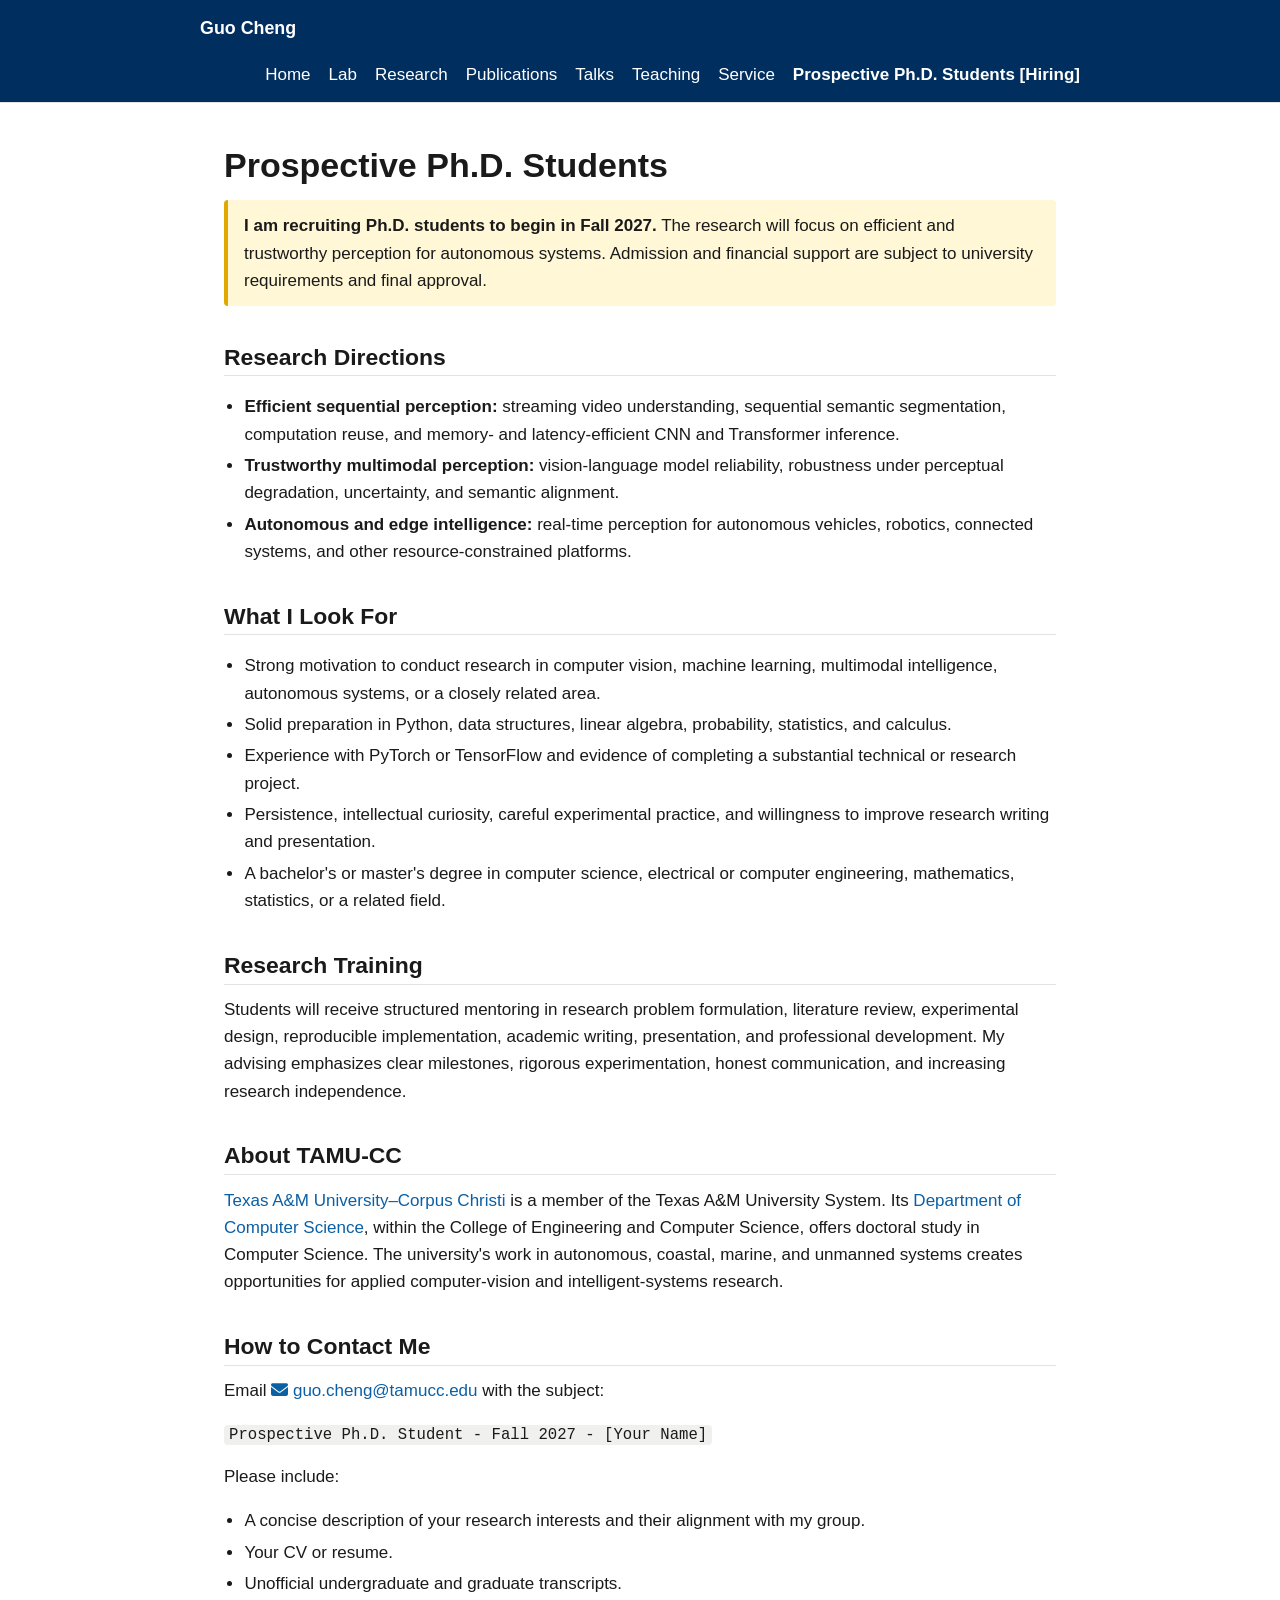
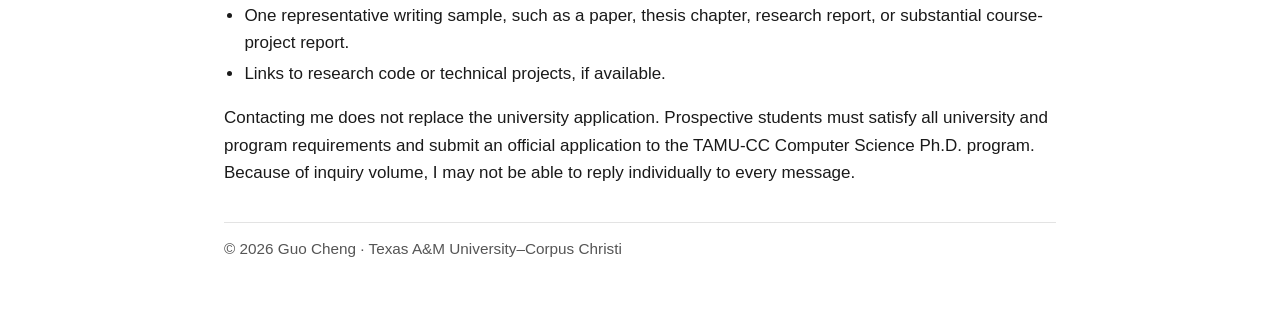
==== commit 11880165: "update format" ====
--- a/hiring.html
+++ b/hiring.html
@@ -3,123 +3,72 @@
 <head>
   <meta charset="utf-8">
   <meta name="viewport" content="width=device-width, initial-scale=1">
-  <title>Ph.D. Opportunity | Guo Cheng | TAMU-CC</title>
-  <meta name="description" content="Fall 2027 Ph.D. opportunity with Guo Cheng at Texas A&M University-Corpus Christi in efficient and trustworthy perception for autonomous systems.">
+  <title>Prospective Ph.D. Students | Guo Cheng</title>
+  <meta name="description" content="Fall 2027 Ph.D. opportunities with Guo Cheng at Texas A&M University-Corpus Christi in efficient and trustworthy perception for autonomous systems.">
   <link rel="stylesheet" href="assets/style.css">
   <link rel="stylesheet" href="https://cdnjs.cloudflare.com/ajax/libs/font-awesome/6.5.1/css/all.min.css">
 </head>
 <body>
-
-<nav class="topnav">
+<nav class="topnav" aria-label="Primary navigation">
   <div class="inner">
-    <span class="brand">Guo Cheng</span>
+    <a class="brand" href="index.html">Guo Cheng</a>
     <div class="links">
       <a href="index.html">Home</a>
+      <a href="index.html#lab">Lab</a>
       <a href="index.html#research">Research</a>
       <a href="publications.html">Publications</a>
+      <a href="index.html#talks">Talks</a>
       <a href="index.html#teaching">Teaching</a>
-      <a href="CV_GCheng.pdf">CV</a>
+      <a href="index.html#service">Service</a>
       <a href="hiring.html"><strong>Prospective Ph.D. Students [Hiring]</strong></a>
     </div>
   </div>
 </nav>
 
 <main class="wrap">
-  <h1>Ph.D. Opportunity at TAMU-CC</h1>
-
+  <h1>Prospective Ph.D. Students</h1>
   <p style="padding:12px 16px; background:#fff7d6; border-left:4px solid #e0a800; border-radius:4px;">
-    <strong>I am recruiting one Ph.D. student to begin in Fall 2027.</strong>
-    The position will focus on efficient and trustworthy perception for autonomous systems.
-    Additional openings may become available subject to funding. Funding and admission are
-    subject to university requirements and final approval.
+    <strong>I am recruiting Ph.D. students to begin in Fall 2027.</strong>
+    The research will focus on efficient and trustworthy perception for autonomous systems. Admission and financial support are subject to university requirements and final approval.
   </p>
 
-  <h2>Research directions</h2>
+  <h2>Research Directions</h2>
   <ul>
-    <li><strong>Sequential and efficient perception:</strong> streaming video understanding,
-        semantic segmentation, detection, tracking, computation reuse, and memory-efficient
-        CNN and Transformer inference.</li>
-    <li><strong>Trustworthy multimodal perception:</strong> vision-language model reliability,
-        robustness under perceptual degradation, calibration, uncertainty, and semantic
-        alignment.</li>
-    <li><strong>Edge and autonomous intelligence:</strong> hardware-aware inference and
-        real-time perception for autonomous vehicles, robotics, connected systems, and
-        unmanned platforms.</li>
+    <li><strong>Efficient sequential perception:</strong> streaming video understanding, sequential semantic segmentation, computation reuse, and memory- and latency-efficient CNN and Transformer inference.</li>
+    <li><strong>Trustworthy multimodal perception:</strong> vision-language model reliability, robustness under perceptual degradation, uncertainty, and semantic alignment.</li>
+    <li><strong>Autonomous and edge intelligence:</strong> real-time perception for autonomous vehicles, robotics, connected systems, and other resource-constrained platforms.</li>
   </ul>
 
-  <h2>What I provide as an advisor</h2>
+  <h2>What I Look For</h2>
   <ul>
-    <li><strong>Structured research training</strong> in problem formulation, literature review,
-        experimental design, reproducible implementation, academic writing, and presentation.</li>
-    <li><strong>Regular mentorship</strong> with clear milestones, constructive feedback, and
-        increasing research independence.</li>
-    <li><strong>Research computing resources</strong> appropriate for deep-learning and
-        autonomous-perception projects.</li>
-    <li><strong>Engineering rigor</strong> informed by my experience at Bloomberg L.P., including
-        reproducible code, version control, scalable experimentation, and deployment awareness.</li>
-    <li><strong>Professional development</strong> supporting conference participation,
-        collaborations, internship applications, award nominations, and academic or industry
-        career preparation.</li>
-    <li><strong>Use-inspired research opportunities.</strong> During my doctoral research, I
-        contributed to projects supported by the U.S. Department of Transportation and the
-        Toyota Collaborative Safety Research Center.</li>
+    <li>Strong motivation to conduct research in computer vision, machine learning, multimodal intelligence, autonomous systems, or a closely related area.</li>
+    <li>Solid preparation in Python, data structures, linear algebra, probability, statistics, and calculus.</li>
+    <li>Experience with PyTorch or TensorFlow and evidence of completing a substantial technical or research project.</li>
+    <li>Persistence, intellectual curiosity, careful experimental practice, and willingness to improve research writing and presentation.</li>
+    <li>A bachelor's or master's degree in computer science, electrical or computer engineering, mathematics, statistics, or a related field.</li>
   </ul>
 
-  <h2>What I expect</h2>
-  <ul>
-    <li><strong>Responsibility, persistence, and self-motivation.</strong> Research involves
-        uncertainty, iteration, and occasional failure.</li>
-    <li><strong>Intellectual curiosity.</strong> You should want to understand why a method works,
-        not only how to run existing code.</li>
-    <li><strong>Technical preparation.</strong> Solid foundations in Python, linear algebra,
-        probability, statistics, and calculus are expected; C++ is useful but not required.</li>
-    <li><strong>Machine-learning experience.</strong> Familiarity with PyTorch or TensorFlow and
-        evidence of completing a substantial technical project are strongly preferred.</li>
-    <li><strong>Research communication.</strong> You should be willing to read papers critically,
-        document experiments carefully, discuss difficulties openly, and improve your writing.</li>
-    <li><strong>Relevant degree.</strong> Applicants should hold a bachelor's or master's degree
-        in computer science, electrical or computer engineering, mathematics, statistics, or a
-        related discipline.</li>
-  </ul>
+  <h2>Research Training</h2>
+  <p>Students will receive structured mentoring in research problem formulation, literature review, experimental design, reproducible implementation, academic writing, presentation, and professional development. My advising emphasizes clear milestones, rigorous experimentation, honest communication, and increasing research independence.</p>
 
   <h2>About TAMU-CC</h2>
+  <p><a href="https://www.tamucc.edu/">Texas A&amp;M University&ndash;Corpus Christi</a> is a member of the Texas A&amp;M University System. Its <a href="https://www.tamucc.edu/engineering/departments/computer-science/">Department of Computer Science</a>, within the College of Engineering and Computer Science, offers doctoral study in Computer Science. The university's work in autonomous, coastal, marine, and unmanned systems creates opportunities for applied computer-vision and intelligent-systems research.</p>
+
+  <h2 id="apply">How to Contact Me</h2>
+  <p>Email <a href="mailto:guo.cheng@tamucc.edu"><i class="fa-solid fa-envelope" aria-hidden="true"></i> guo.cheng@tamucc.edu</a> with the subject:</p>
+  <p><code>Prospective Ph.D. Student - Fall 2027 - [Your Name]</code></p>
+  <p>Please include:</p>
   <ul>
-    <li><a href="https://www.tamucc.edu/">Texas A&amp;M University-Corpus Christi</a> is a member
-        of the Texas A&amp;M University System and is located on the Texas Gulf Coast.</li>
-    <li>The <a href="https://www.tamucc.edu/engineering/departments/computer-science/">Department
-        of Computer Science</a> is part of the College of Engineering and Computer Science and
-        offers doctoral study in Computer Science.</li>
-    <li>The university's strengths in autonomous, coastal, marine, and unmanned systems create
-        opportunities for applied computer-vision and intelligent-systems research.</li>
-  </ul>
-
-  <h2 id="apply">How to contact me</h2>
-  <p>
-    Email
-    <a href="mailto:guo.cheng@tamucc.edu" class="email-icon" title="guo.cheng@tamucc.edu" aria-label="Email">
-      <i class="fa-solid fa-envelope"></i> guo.cheng@tamucc.edu
-    </a>
-    with the subject line:
-  </p>
-  <p><code>Prospective Ph.D. Student - Fall 2027 - [Your Name]</code></p>
-  <p>Please include the following in one message:</p>
-  <ul>
-    <li>A concise description of your research interests and why they align with my group.</li>
+    <li>A concise description of your research interests and their alignment with my group.</li>
     <li>Your CV or resume.</li>
     <li>Unofficial undergraduate and graduate transcripts.</li>
-    <li>One representative writing sample, such as a paper, thesis chapter, research report,
-        or substantial course-project report.</li>
+    <li>One representative writing sample, such as a paper, thesis chapter, research report, or substantial course-project report.</li>
     <li>Links to research code or technical projects, if available.</li>
   </ul>
-  <p>
-    Contacting me does not replace the formal application. Prospective students must also
-    satisfy all university and program requirements and submit an official application to the
-    TAMU-CC Computer Science Ph.D. program. Because of message volume, I may not be able to
-    reply individually to every inquiry.
-  </p>
+  <p>Contacting me does not replace the university application. Prospective students must satisfy all university and program requirements and submit an official application to the TAMU-CC Computer Science Ph.D. program. Because of inquiry volume, I may not be able to reply individually to every message.</p>
 
   <footer class="foot">
-    &copy; <span id="year">2026</span> Guo Cheng &middot; Texas A&amp;M University-Corpus Christi
+    &copy; <span id="year">2026</span> Guo Cheng &middot; Texas A&amp;M University&ndash;Corpus Christi
   </footer>
   <script>document.getElementById('year').textContent = new Date().getFullYear();</script>
 </main>
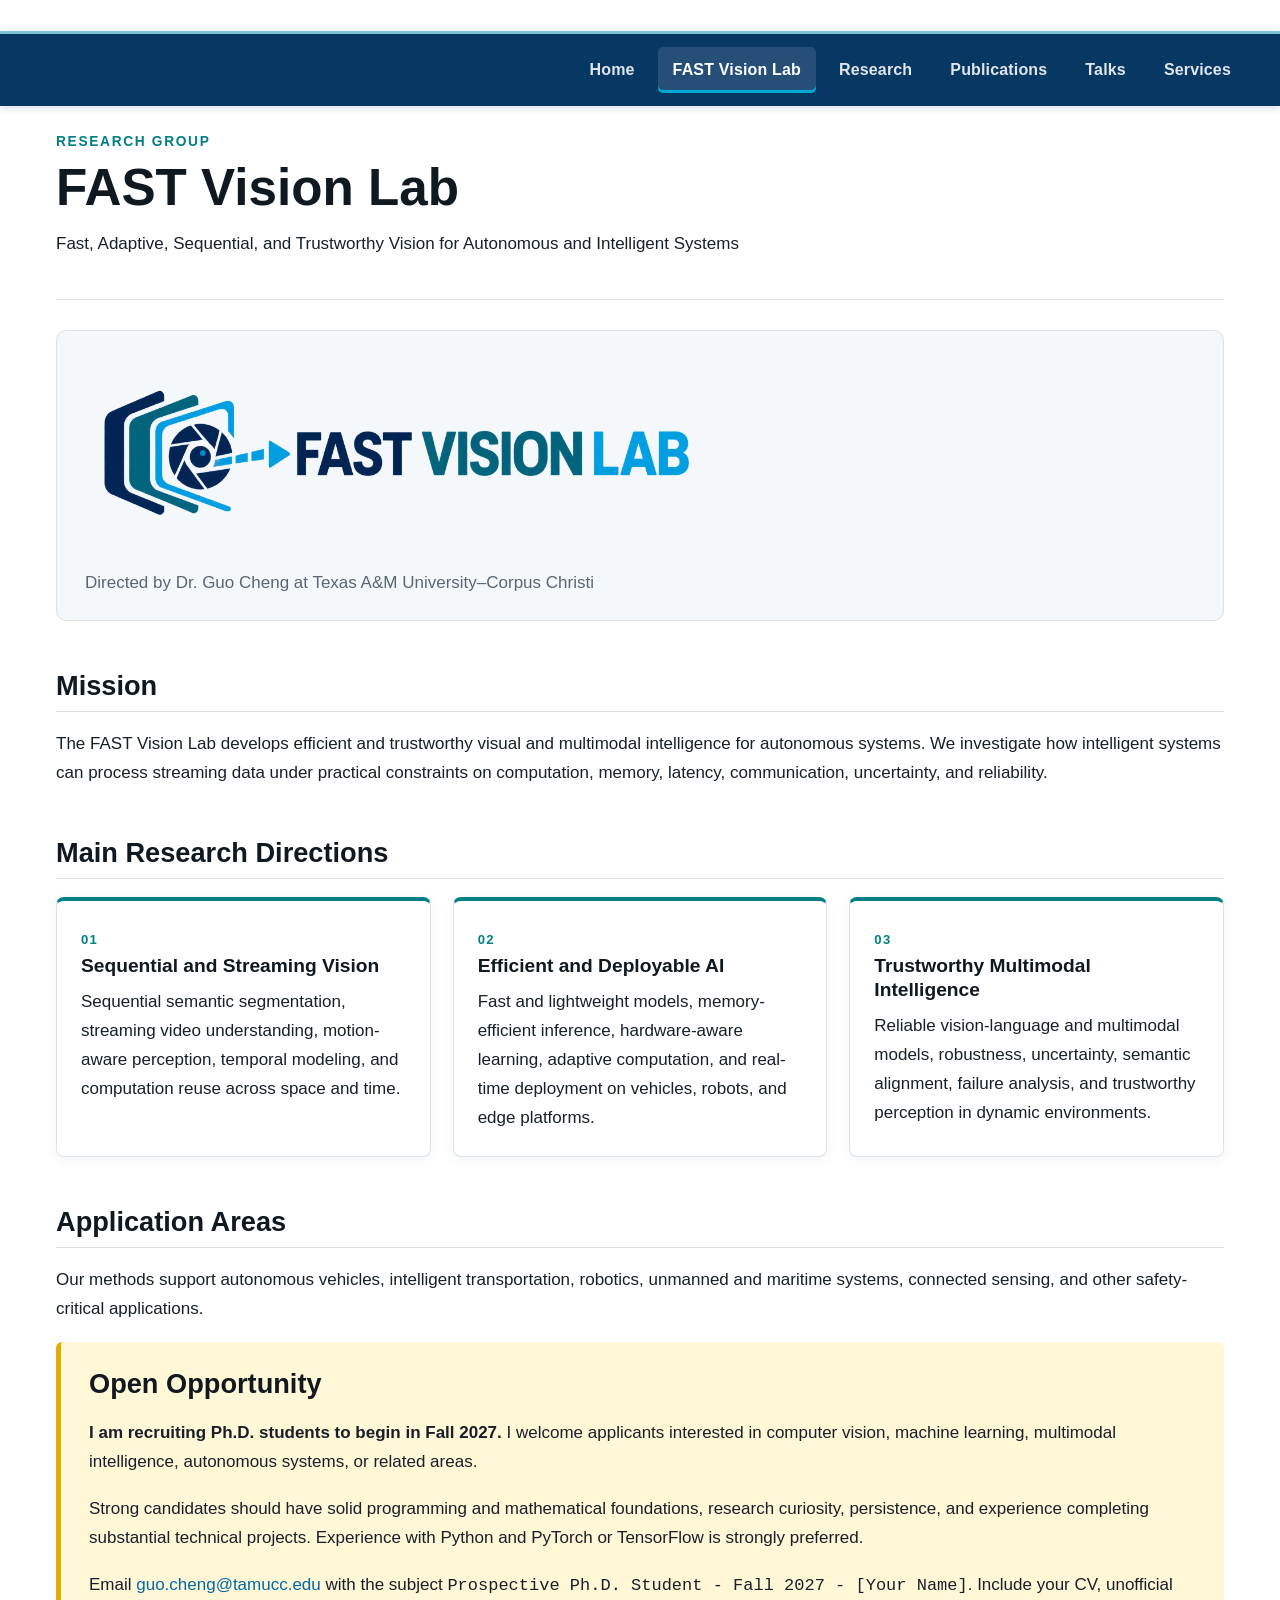
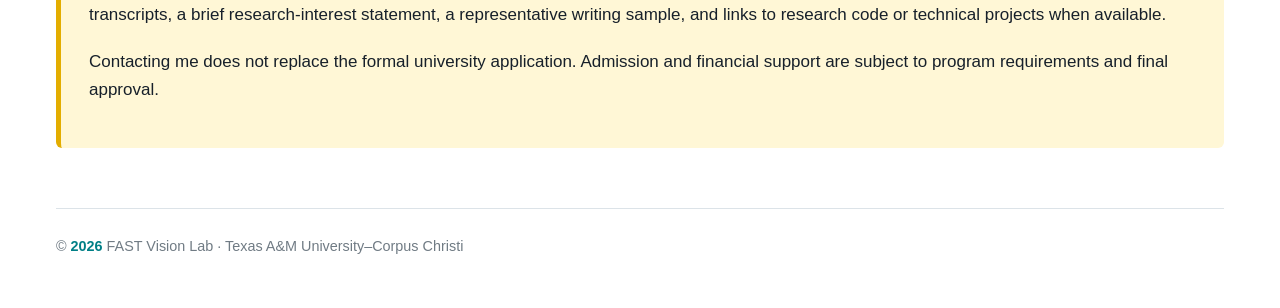
==== commit 90e58086: "add new tabs" ====
--- a/hiring.html
+++ b/hiring.html
@@ -1,76 +1,3 @@
 <!doctype html>
-<html lang="en">
-<head>
-  <meta charset="utf-8">
-  <meta name="viewport" content="width=device-width, initial-scale=1">
-  <title>Prospective Ph.D. Students | Guo Cheng</title>
-  <meta name="description" content="Fall 2027 Ph.D. opportunities with Guo Cheng at Texas A&M University-Corpus Christi in efficient and trustworthy perception for autonomous systems.">
-  <link rel="stylesheet" href="assets/style.css">
-  <link rel="stylesheet" href="https://cdnjs.cloudflare.com/ajax/libs/font-awesome/6.5.1/css/all.min.css">
-</head>
-<body>
-<nav class="topnav" aria-label="Primary navigation">
-  <div class="inner">
-    <a class="brand" href="index.html">Guo Cheng</a>
-    <div class="links">
-      <a href="index.html">Home</a>
-      <a href="index.html#lab">Lab</a>
-      <a href="index.html#research">Research</a>
-      <a href="publications.html">Publications</a>
-      <a href="index.html#talks">Talks</a>
-      <a href="index.html#teaching">Teaching</a>
-      <a href="index.html#service">Service</a>
-      <a href="hiring.html"><strong>Prospective Ph.D. Students [Hiring]</strong></a>
-    </div>
-  </div>
-</nav>
-
-<main class="wrap">
-  <h1>Prospective Ph.D. Students</h1>
-  <p style="padding:12px 16px; background:#fff7d6; border-left:4px solid #e0a800; border-radius:4px;">
-    <strong>I am recruiting Ph.D. students to begin in Fall 2027.</strong>
-    The research will focus on efficient and trustworthy perception for autonomous systems. Admission and financial support are subject to university requirements and final approval.
-  </p>
-
-  <h2>Research Directions</h2>
-  <ul>
-    <li><strong>Efficient sequential perception:</strong> streaming video understanding, sequential semantic segmentation, computation reuse, and memory- and latency-efficient CNN and Transformer inference.</li>
-    <li><strong>Trustworthy multimodal perception:</strong> vision-language model reliability, robustness under perceptual degradation, uncertainty, and semantic alignment.</li>
-    <li><strong>Autonomous and edge intelligence:</strong> real-time perception for autonomous vehicles, robotics, connected systems, and other resource-constrained platforms.</li>
-  </ul>
-
-  <h2>What I Look For</h2>
-  <ul>
-    <li>Strong motivation to conduct research in computer vision, machine learning, multimodal intelligence, autonomous systems, or a closely related area.</li>
-    <li>Solid preparation in Python, data structures, linear algebra, probability, statistics, and calculus.</li>
-    <li>Experience with PyTorch or TensorFlow and evidence of completing a substantial technical or research project.</li>
-    <li>Persistence, intellectual curiosity, careful experimental practice, and willingness to improve research writing and presentation.</li>
-    <li>A bachelor's or master's degree in computer science, electrical or computer engineering, mathematics, statistics, or a related field.</li>
-  </ul>
-
-  <h2>Research Training</h2>
-  <p>Students will receive structured mentoring in research problem formulation, literature review, experimental design, reproducible implementation, academic writing, presentation, and professional development. My advising emphasizes clear milestones, rigorous experimentation, honest communication, and increasing research independence.</p>
-
-  <h2>About TAMU-CC</h2>
-  <p><a href="https://www.tamucc.edu/">Texas A&amp;M University&ndash;Corpus Christi</a> is a member of the Texas A&amp;M University System. Its <a href="https://www.tamucc.edu/engineering/departments/computer-science/">Department of Computer Science</a>, within the College of Engineering and Computer Science, offers doctoral study in Computer Science. The university's work in autonomous, coastal, marine, and unmanned systems creates opportunities for applied computer-vision and intelligent-systems research.</p>
-
-  <h2 id="apply">How to Contact Me</h2>
-  <p>Email <a href="mailto:guo.cheng@tamucc.edu"><i class="fa-solid fa-envelope" aria-hidden="true"></i> guo.cheng@tamucc.edu</a> with the subject:</p>
-  <p><code>Prospective Ph.D. Student - Fall 2027 - [Your Name]</code></p>
-  <p>Please include:</p>
-  <ul>
-    <li>A concise description of your research interests and their alignment with my group.</li>
-    <li>Your CV or resume.</li>
-    <li>Unofficial undergraduate and graduate transcripts.</li>
-    <li>One representative writing sample, such as a paper, thesis chapter, research report, or substantial course-project report.</li>
-    <li>Links to research code or technical projects, if available.</li>
-  </ul>
-  <p>Contacting me does not replace the university application. Prospective students must satisfy all university and program requirements and submit an official application to the TAMU-CC Computer Science Ph.D. program. Because of inquiry volume, I may not be able to reply individually to every message.</p>
-
-  <footer class="foot">
-    &copy; <span id="year">2026</span> Guo Cheng &middot; Texas A&amp;M University&ndash;Corpus Christi
-  </footer>
-  <script>document.getElementById('year').textContent = new Date().getFullYear();</script>
-</main>
-</body>
-</html>
+<html lang="en"><head><meta charset="utf-8"><meta name="viewport" content="width=device-width, initial-scale=1"><meta http-equiv="refresh" content="0; url=lab.html#opportunities"><link rel="canonical" href="lab.html#opportunities"><title>Ph.D. Opportunities | FAST Vision Lab</title></head>
+<body><p>Ph.D. opportunities are now listed on the <a href="lab.html#opportunities">FAST Vision Lab page</a>.</p></body></html>
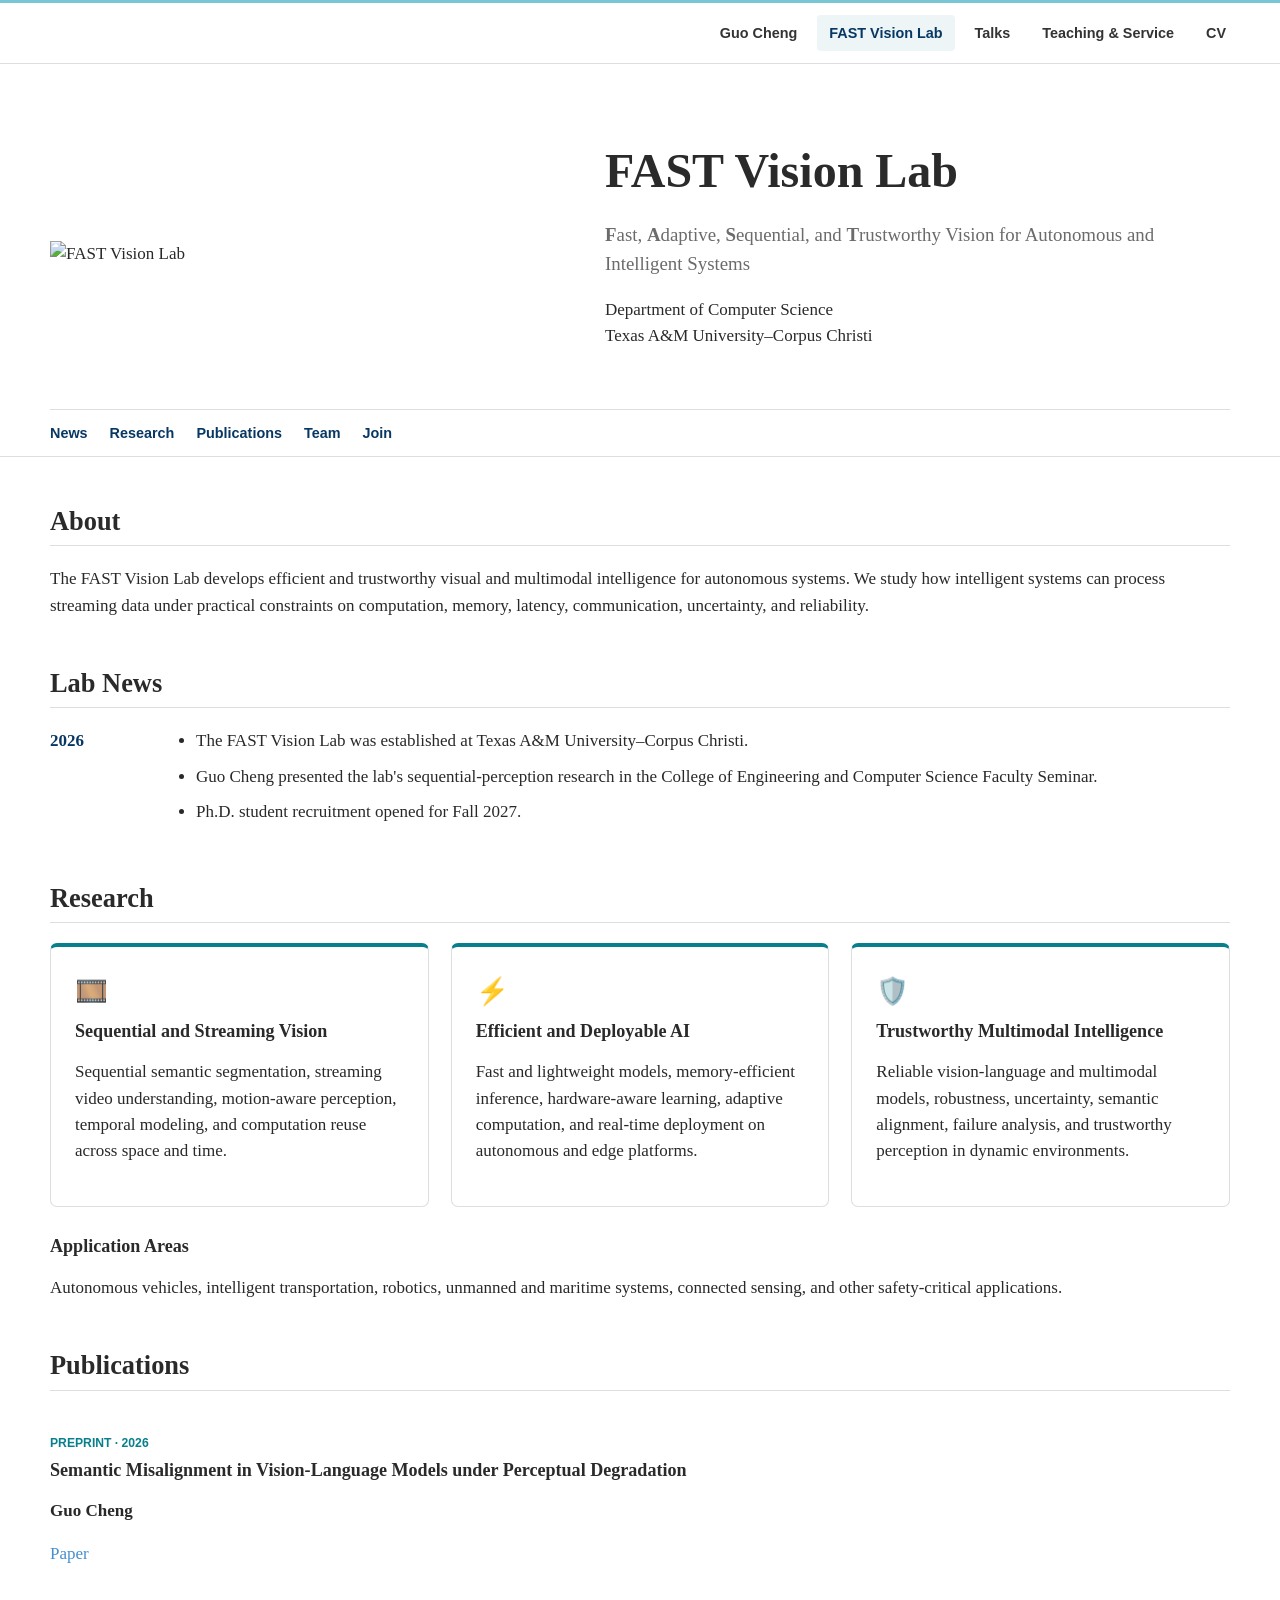
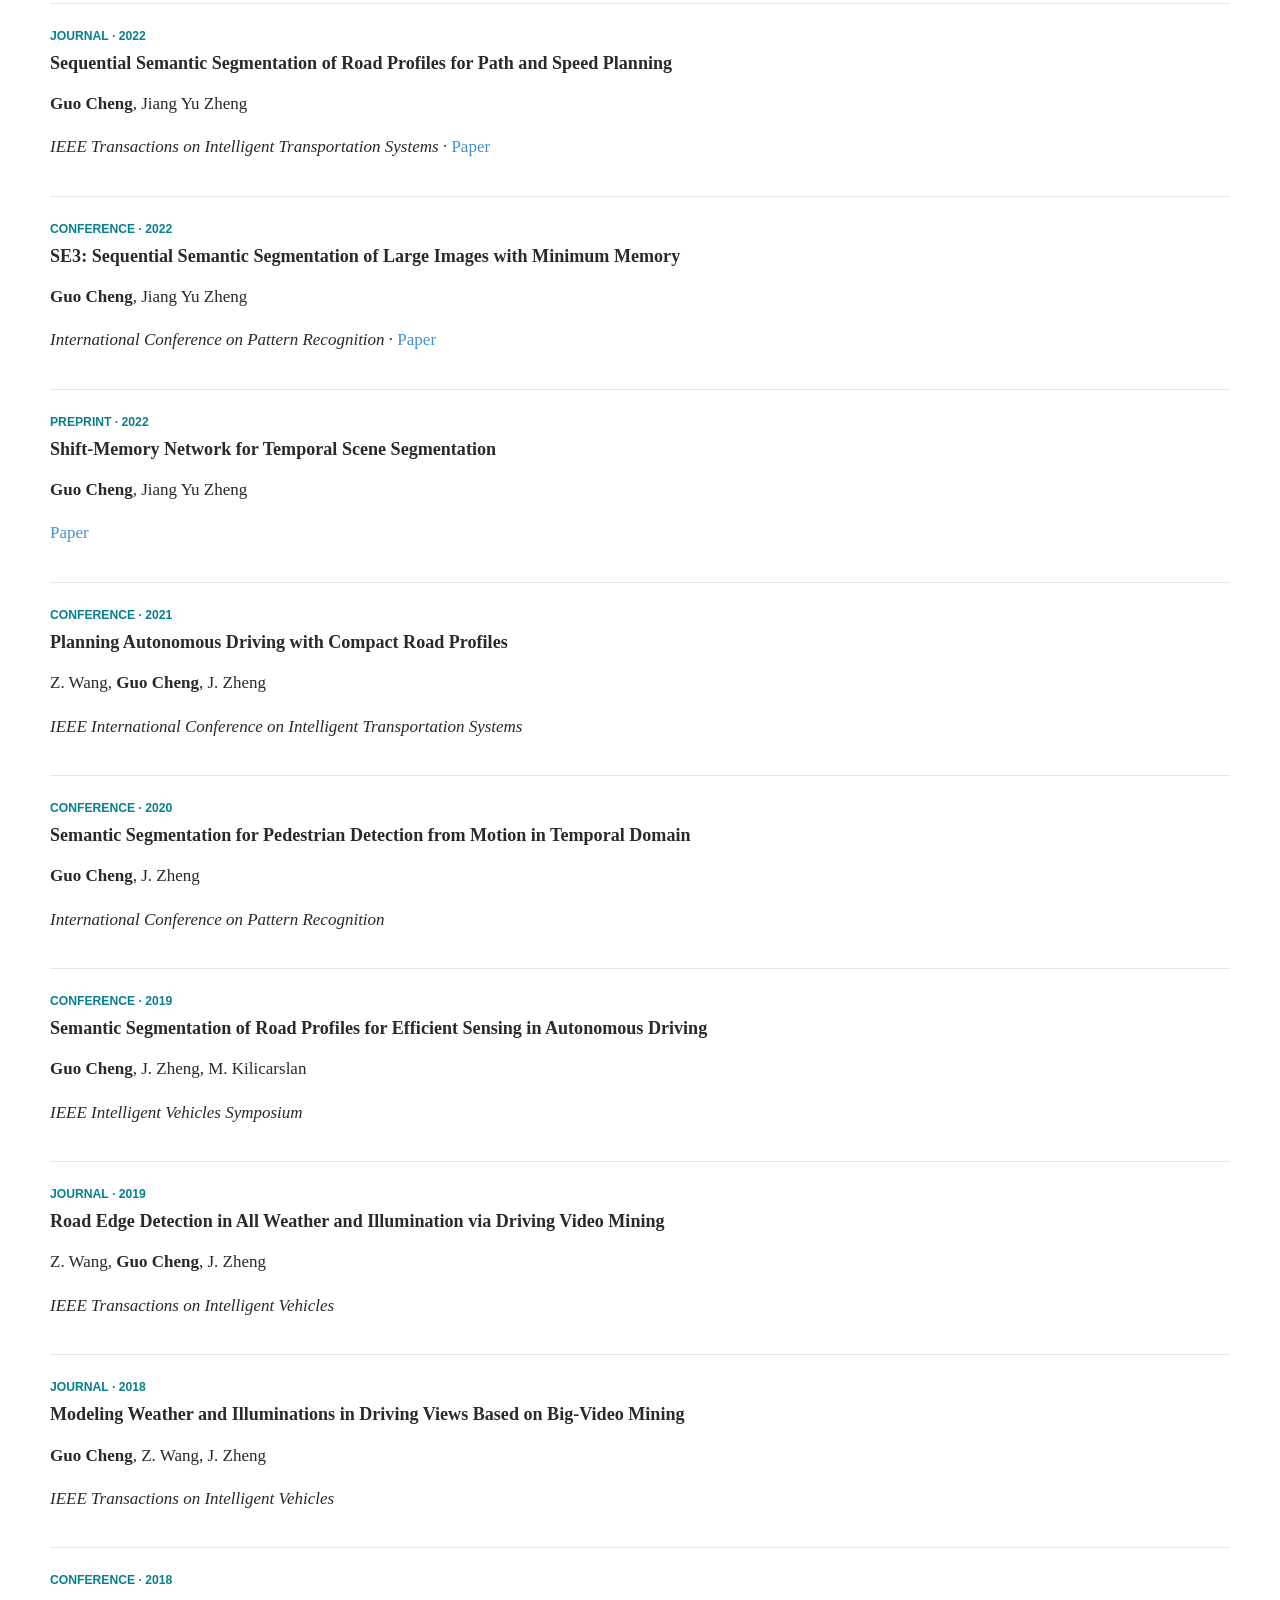
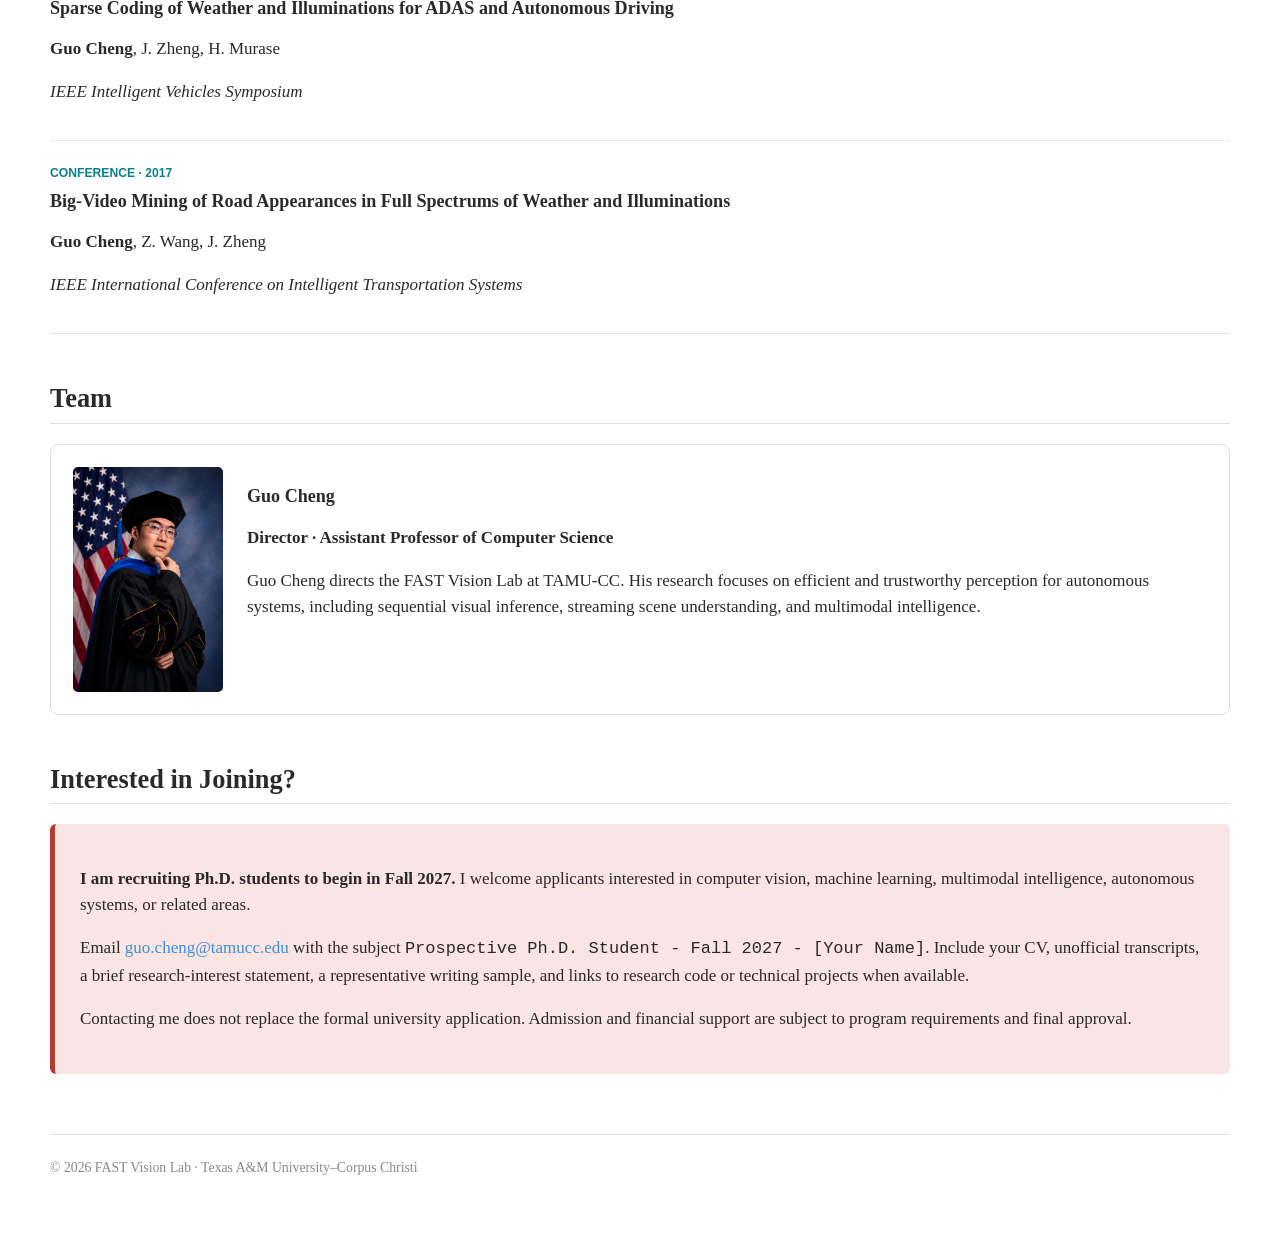
==== commit 42e34c35: "update" ====
--- a/hiring.html
+++ b/hiring.html
@@ -1,3 +1 @@
-<!doctype html>
-<html lang="en"><head><meta charset="utf-8"><meta name="viewport" content="width=device-width, initial-scale=1"><meta http-equiv="refresh" content="0; url=lab.html#opportunities"><link rel="canonical" href="lab.html#opportunities"><title>Ph.D. Opportunities | FAST Vision Lab</title></head>
-<body><p>Ph.D. opportunities are now listed on the <a href="lab.html#opportunities">FAST Vision Lab page</a>.</p></body></html>+<!doctype html><html lang="en"><head><meta charset="utf-8"><meta name="viewport" content="width=device-width,initial-scale=1"><meta http-equiv="refresh" content="0;url=lab.html#join"><link rel="canonical" href="lab.html#join"><title>Ph.D. Opportunities | FAST Vision Lab</title></head><body><p>Ph.D. opportunities are listed on the <a href="lab.html#join">FAST Vision Lab page</a>.</p></body></html>
